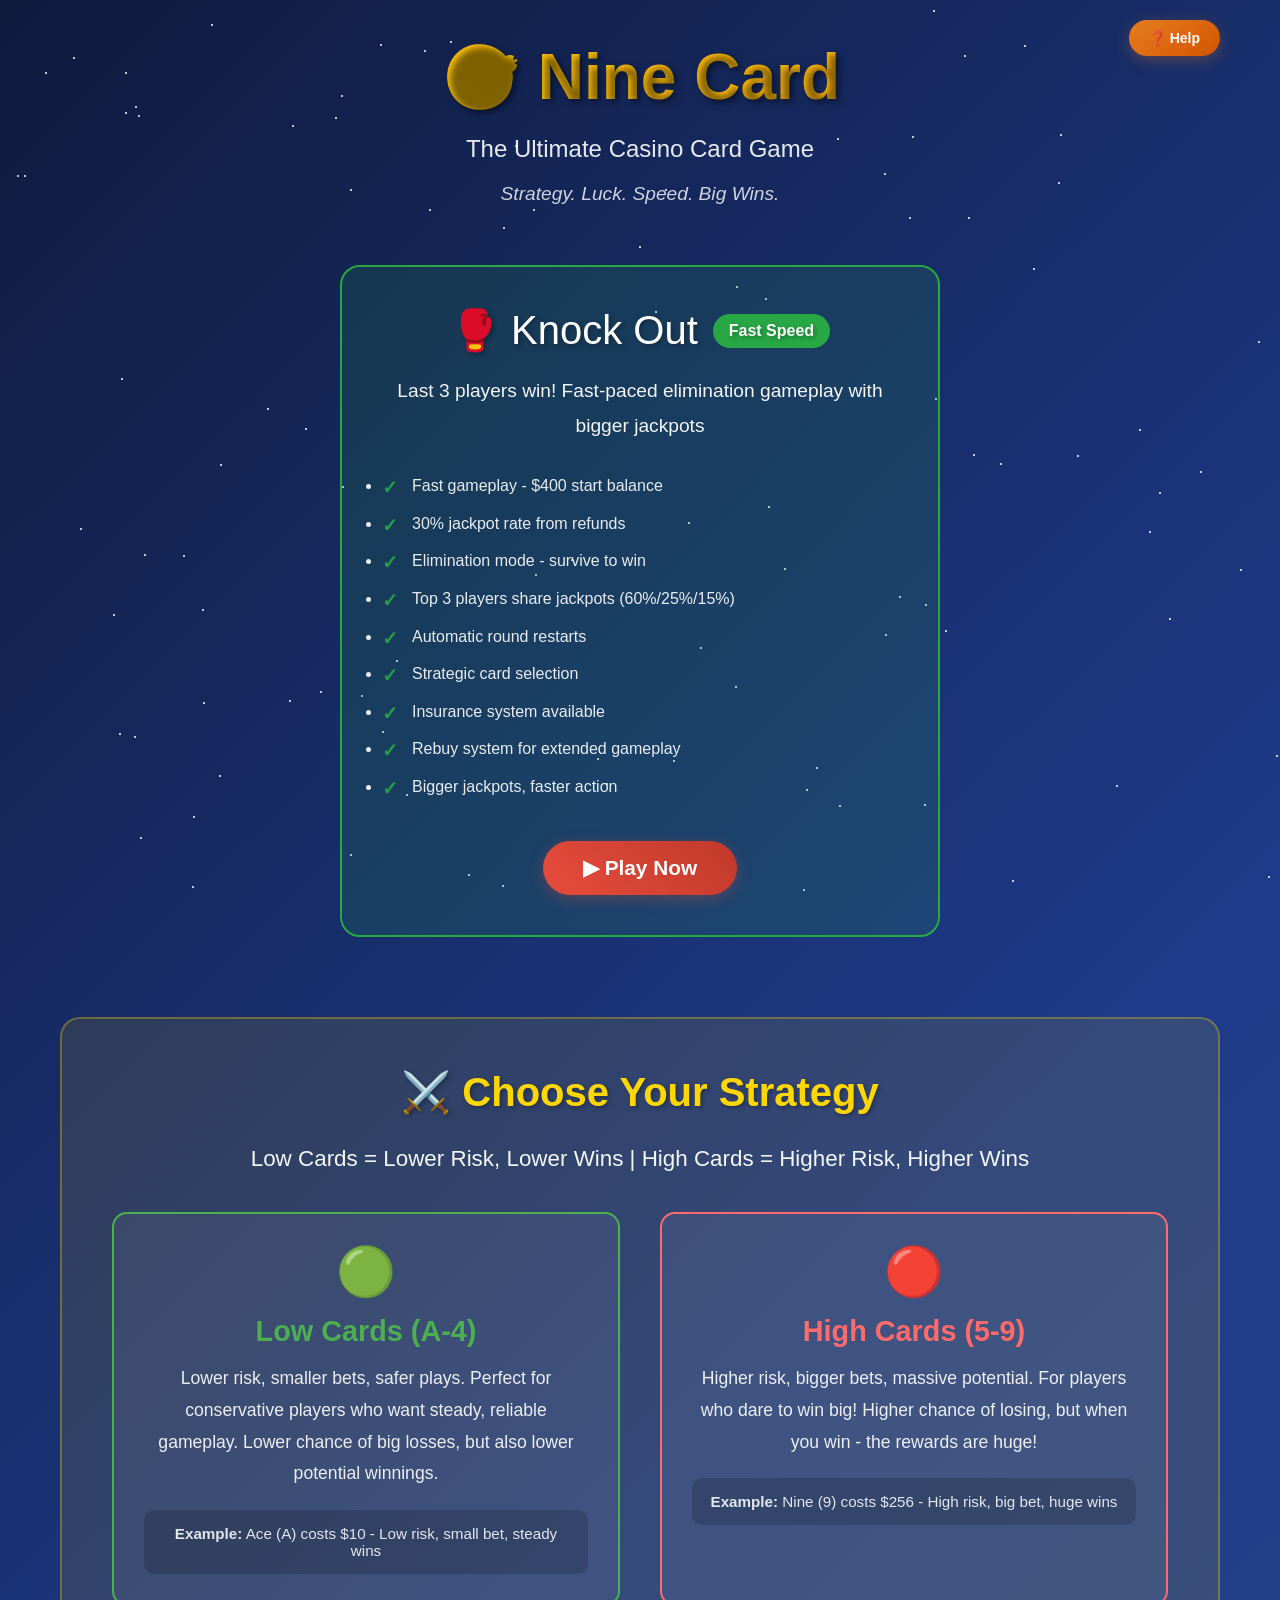
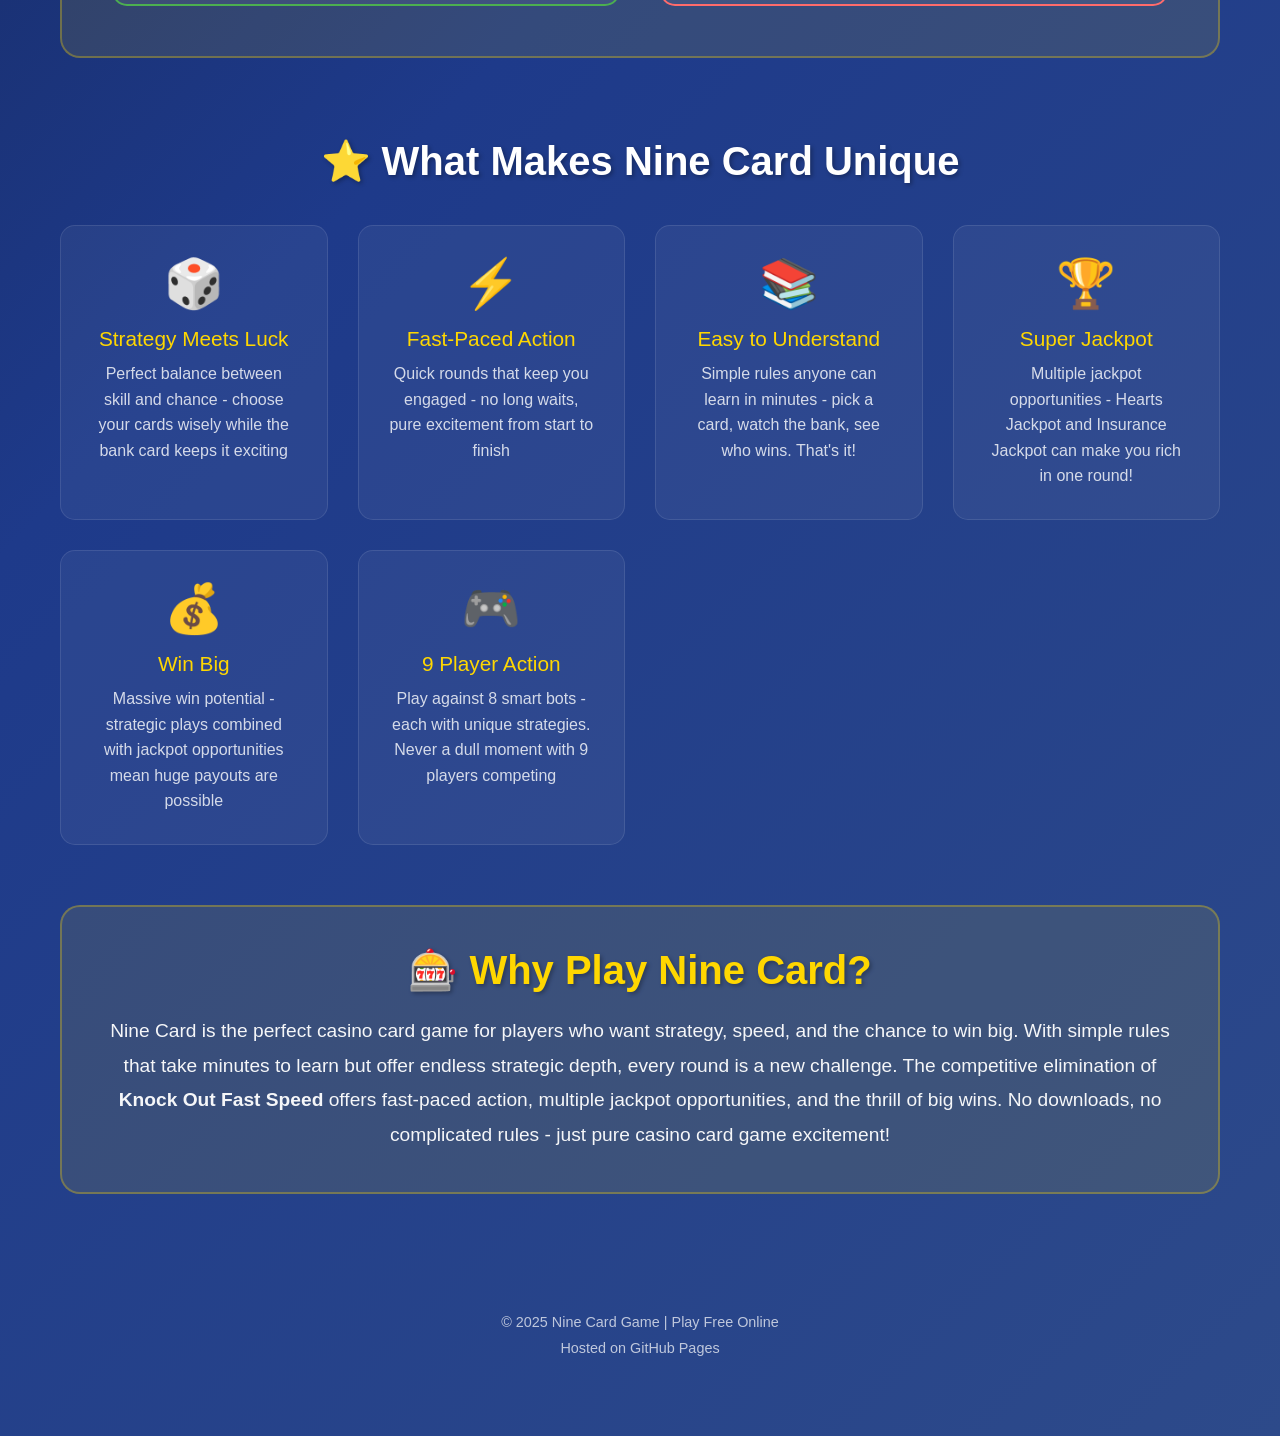
==== index.html @ 1a6b9bb1 "v1 20251106" ====
<!DOCTYPE html>
<html lang="en">
<head>
    <meta charset="UTF-8">
    <meta name="viewport" content="width=device-width, initial-scale=1.0">
    <title>Nine Card - Casino Card Game</title>
    <style>
        * {
            margin: 0;
            padding: 0;
            box-sizing: border-box;
        }
        
        body {
            font-family: 'Arial', sans-serif;
            background: linear-gradient(135deg, #0f1b3d 0%, #1e3a8a 50%, #2d4a8a 100%);
            color: #fff;
            min-height: 100vh;
            overflow-x: hidden;
        }
        
        .stars {
            position: fixed;
            width: 100%;
            height: 100%;
            top: 0;
            left: 0;
            z-index: 0;
            pointer-events: none;
        }
        
        .star {
            position: absolute;
            width: 2px;
            height: 2px;
            background: white;
            border-radius: 50%;
            animation: twinkle 3s infinite;
        }
        
        @keyframes twinkle {
            0%, 100% { opacity: 0.3; }
            50% { opacity: 1; }
        }
        
        .container {
            position: relative;
            z-index: 1;
            max-width: 1200px;
            margin: 0 auto;
            padding: 40px 20px;
        }
        
        header {
            text-align: center;
            margin-bottom: 60px;
            animation: fadeInDown 1s ease;
        }
        
        @keyframes fadeInDown {
            from {
                opacity: 0;
                transform: translateY(-30px);
            }
            to {
                opacity: 1;
                transform: translateY(0);
            }
        }
        
        h1 {
            font-size: 4em;
            margin-bottom: 20px;
            text-shadow: 3px 3px 6px rgba(0, 0, 0, 0.5);
            background: linear-gradient(45deg, #FFD700, #FFA500);
            -webkit-background-clip: text;
            -webkit-text-fill-color: transparent;
            background-clip: text;
        }
        
        .subtitle {
            font-size: 1.5em;
            opacity: 0.9;
            margin-bottom: 10px;
        }
        
        .tagline {
            font-size: 1.2em;
            margin-top: 20px;
            opacity: 0.8;
            font-style: italic;
        }
        
        .version-cards {
            display: flex;
            justify-content: center;
            align-items: center;
            margin-top: 60px;
            animation: fadeInUp 1s ease 0.3s both;
        }
        
        @media (max-width: 768px) {
            .version-cards {
                display: flex;
                justify-content: center;
            }
        }
        
        @keyframes fadeInUp {
            from {
                opacity: 0;
                transform: translateY(30px);
            }
            to {
                opacity: 1;
                transform: translateY(0);
            }
        }
        
        .version-card {
            background: rgba(255, 255, 255, 0.1);
            backdrop-filter: blur(10px);
            border: 2px solid rgba(255, 255, 255, 0.2);
            border-radius: 20px;
            padding: 40px;
            transition: all 0.4s ease;
            color: white;
            display: block;
            position: relative;
            overflow: hidden;
        }
        
        .version-card::before {
            content: '';
            position: absolute;
            top: 0;
            left: -100%;
            width: 100%;
            height: 100%;
            background: linear-gradient(90deg, transparent, rgba(255, 255, 255, 0.1), transparent);
            transition: left 0.5s;
            pointer-events: none;
        }
        
        .version-card:hover::before {
            left: 100%;
        }
        
        .version-card:hover {
            background: rgba(255, 255, 255, 0.15);
            border-color: rgba(255, 255, 255, 0.4);
            transform: translateY(-10px) scale(1.02);
            box-shadow: 0 20px 40px rgba(0, 0, 0, 0.3);
        }
        
        .version-card.knockout {
            border-color: #28a745;
            background: rgba(40, 167, 69, 0.15);
        }
        
        .version-card.knockout:hover {
            border-color: #28a745;
            background: rgba(40, 167, 69, 0.25);
            box-shadow: 0 20px 40px rgba(40, 167, 69, 0.3);
        }
        
        .version-card.cash {
            border-color: #FFD700;
            background: rgba(255, 215, 0, 0.1);
        }
        
        .version-card.cash:hover {
            border-color: #FFD700;
            background: rgba(255, 215, 0, 0.2);
            box-shadow: 0 20px 40px rgba(255, 215, 0, 0.3);
        }
        
        .version-title {
            font-size: 2.5em;
            margin-bottom: 20px;
            display: flex;
            align-items: center;
            justify-content: center;
            gap: 15px;
            text-shadow: 2px 2px 4px rgba(0, 0, 0, 0.3);
        }
        
        .version-badge {
            background: #28a745;
            color: white;
            padding: 8px 16px;
            border-radius: 20px;
            font-size: 0.4em;
            font-weight: bold;
            animation: pulse 2s infinite;
        }
        
        @keyframes pulse {
            0%, 100% { transform: scale(1); }
            50% { transform: scale(1.1); }
        }
        
        .version-description {
            font-size: 1.2em;
            margin-top: 20px;
            opacity: 0.95;
            line-height: 1.8;
            text-align: center;
            font-weight: 500;
        }
        
        .version-features {
            margin-top: 30px;
            text-align: left;
            font-size: 1em;
            opacity: 0.9;
        }
        
        .version-features li {
            margin: 12px 0;
            padding-left: 30px;
            position: relative;
            line-height: 1.6;
        }
        
        .version-features li:before {
            content: "✓";
            position: absolute;
            left: 0;
            color: #28a745;
            font-weight: bold;
            font-size: 1.2em;
        }
        
        .version-features.cash li:before {
            color: #FFD700;
        }
        
        .play-button {
            display: inline-block;
            margin-top: 30px;
            padding: 15px 40px;
            background: linear-gradient(45deg, #28a745, #20c997);
            color: white;
            text-decoration: none;
            border-radius: 50px;
            font-size: 1.3em;
            font-weight: bold;
            transition: all 0.3s;
            box-shadow: 0 4px 15px rgba(40, 167, 69, 0.3);
        }

        .play-button:hover {
            transform: scale(1.1);
            box-shadow: 0 6px 20px rgba(40, 167, 69, 0.5);
        }

        .play-button.fast-speed {
            background: linear-gradient(45deg, #e74c3c, #c0392b);
            box-shadow: 0 4px 15px rgba(231, 76, 60, 0.3);
        }

        .play-button.fast-speed:hover {
            box-shadow: 0 6px 20px rgba(231, 76, 60, 0.5);
        }

        .play-button.cash {
            background: linear-gradient(45deg, #FFD700, #FFA500);
            box-shadow: 0 4px 15px rgba(255, 215, 0, 0.3);
        }

        .play-button.cash:hover {
            box-shadow: 0 6px 20px rgba(255, 215, 0, 0.5);
        }
        
        .strategy-section {
            margin-top: 80px;
            background: rgba(255, 215, 0, 0.1);
            border: 2px solid rgba(255, 215, 0, 0.3);
            border-radius: 20px;
            padding: 50px;
            text-align: center;
            animation: fadeIn 1s ease 0.6s both;
        }
        
        @keyframes fadeIn {
            from { opacity: 0; }
            to { opacity: 1; }
        }
        
        .strategy-title {
            font-size: 2.5em;
            margin-bottom: 30px;
            color: #FFD700;
            text-shadow: 2px 2px 4px rgba(0, 0, 0, 0.3);
        }
        
        .strategy-subtitle {
            font-size: 1.4em;
            margin-bottom: 40px;
            opacity: 0.95;
            font-weight: 500;
        }
        
        .strategy-comparison {
            display: grid;
            grid-template-columns: 1fr 1fr;
            gap: 40px;
            margin-top: 40px;
        }
        
        .strategy-card {
            background: rgba(255, 255, 255, 0.05);
            border: 2px solid rgba(255, 255, 255, 0.1);
            border-radius: 15px;
            padding: 30px;
            transition: all 0.3s;
        }
        
        .strategy-card:hover {
            background: rgba(255, 255, 255, 0.1);
            transform: translateY(-5px);
        }
        
        .strategy-card.low {
            border-color: #4CAF50;
        }
        
        .strategy-card.high {
            border-color: #FF6B6B;
        }
        
        .strategy-icon {
            font-size: 3em;
            margin-bottom: 15px;
        }
        
        .strategy-name {
            font-size: 1.8em;
            margin-bottom: 15px;
            font-weight: bold;
        }
        
        .strategy-card.low .strategy-name {
            color: #4CAF50;
        }
        
        .strategy-card.high .strategy-name {
            color: #FF6B6B;
        }
        
        .strategy-description {
            font-size: 1.1em;
            line-height: 1.8;
            opacity: 0.9;
            margin-bottom: 20px;
        }
        
        .strategy-example {
            background: rgba(0, 0, 0, 0.2);
            border-radius: 10px;
            padding: 15px;
            margin-top: 15px;
            font-size: 0.95em;
            opacity: 0.85;
        }
        
        .unique-features {
            margin-top: 80px;
            text-align: center;
            animation: fadeIn 1s ease 0.9s both;
        }
        
        .unique-grid {
            display: grid;
            grid-template-columns: repeat(auto-fit, minmax(250px, 1fr));
            gap: 30px;
            margin-top: 40px;
        }
        
        .unique-card {
            background: rgba(255, 255, 255, 0.05);
            border: 1px solid rgba(255, 255, 255, 0.1);
            border-radius: 15px;
            padding: 30px;
            transition: all 0.3s;
        }
        
        .unique-card:hover {
            background: rgba(255, 255, 255, 0.1);
            transform: translateY(-5px);
        }
        
        .unique-icon {
            font-size: 3em;
            margin-bottom: 15px;
        }
        
        .unique-title {
            font-size: 1.3em;
            margin-bottom: 10px;
            color: #FFD700;
        }
        
        .unique-description {
            opacity: 0.8;
            line-height: 1.6;
        }
        
        .highlight-section {
            margin-top: 60px;
            background: rgba(255, 215, 0, 0.1);
            border: 2px solid rgba(255, 215, 0, 0.3);
            border-radius: 20px;
            padding: 40px;
            text-align: center;
        }
        
        .highlight-title {
            font-size: 2.5em;
            margin-bottom: 20px;
            color: #FFD700;
            text-shadow: 2px 2px 4px rgba(0, 0, 0, 0.3);
        }
        
        .highlight-text {
            font-size: 1.2em;
            line-height: 1.8;
            opacity: 0.95;
        }
        
        footer {
            text-align: center;
            margin-top: 80px;
            padding: 40px 20px;
            opacity: 0.7;
            font-size: 0.9em;
        }
        
        @media (max-width: 768px) {
            h1 {
                font-size: 2.5em;
            }
            
            .version-cards {
                grid-template-columns: 1fr;
                gap: 30px;
            }
            
            .version-title {
                font-size: 2em;
            }
            
            .strategy-comparison {
                grid-template-columns: 1fr;
            }
            
            .unique-grid {
                grid-template-columns: 1fr;
            }
            
            .strategy-section {
                padding: 30px 20px;
            }
        }
    </style>
</head>
<body>
    <div class="stars" id="stars"></div>
    
    <div class="container">
        <header>
            <div style="position: absolute; top: 20px; right: 20px;">
                <button onclick="window.open('knock-out-fast/index.html#help', '_blank')" style="display: inline-block; padding: 10px 20px; background: linear-gradient(145deg, #e67e22, #d35400); color: white; text-decoration: none; border: none; border-radius: 25px; font-weight: bold; font-size: 14px; box-shadow: 0 4px 15px rgba(230, 126, 34, 0.3); transition: all 0.3s; cursor: pointer;">❓ Help</button>
            </div>
            <h1>🎯 Nine Card</h1>
            <p class="subtitle">The Ultimate Casino Card Game</p>
            <p class="tagline">Strategy. Luck. Speed. Big Wins.</p>
        </header>
        
        <div class="version-cards">
            <div class="version-card knockout" style="max-width: 600px; width: 100%;">
                <div class="version-title">
                    🥊 Knock Out
                    <span class="version-badge">Fast Speed</span>
                </div>
                <p class="version-description">
                    Last 3 players win! Fast-paced elimination gameplay with bigger jackpots
                </p>
                <ul class="version-features">
                    <li>Fast gameplay - $400 start balance</li>
                    <li>30% jackpot rate from refunds</li>
                    <li>Elimination mode - survive to win</li>
                    <li>Top 3 players share jackpots (60%/25%/15%)</li>
                    <li>Automatic round restarts</li>
                    <li>Strategic card selection</li>
                    <li>Insurance system available</li>
                    <li>Rebuy system for extended gameplay</li>
                    <li>Bigger jackpots, faster action</li>
                </ul>
                <div style="text-align: center;">
                    <a href="knock-out-fast/index.html" class="play-button fast-speed">▶ Play Now</a>
                </div>
            </div>
        </div>
        
        <section class="strategy-section">
            <h2 class="strategy-title">⚔️ Choose Your Strategy</h2>
            <p class="strategy-subtitle">
                Low Cards = Lower Risk, Lower Wins | High Cards = Higher Risk, Higher Wins
            </p>
            
            <div class="strategy-comparison">
                <div class="strategy-card low">
                    <div class="strategy-icon">🟢</div>
                    <div class="strategy-name">Low Cards (A-4)</div>
                    <div class="strategy-description">
                        Lower risk, smaller bets, safer plays. Perfect for conservative players who want steady, reliable gameplay. 
                        Lower chance of big losses, but also lower potential winnings.
                    </div>
                    <div class="strategy-example">
                        <strong>Example:</strong> Ace (A) costs $10 - Low risk, small bet, steady wins
                    </div>
                </div>
                
                <div class="strategy-card high">
                    <div class="strategy-icon">🔴</div>
                    <div class="strategy-name">High Cards (5-9)</div>
                    <div class="strategy-description">
                        Higher risk, bigger bets, massive potential. For players who dare to win big! 
                        Higher chance of losing, but when you win - the rewards are huge!
                    </div>
                    <div class="strategy-example">
                        <strong>Example:</strong> Nine (9) costs $256 - High risk, big bet, huge wins
                    </div>
                </div>
            </div>
        </section>
        
        <section class="unique-features">
            <h2 style="font-size: 2.5em; margin-bottom: 20px; text-shadow: 2px 2px 4px rgba(0, 0, 0, 0.3);">
                ⭐ What Makes Nine Card Unique
            </h2>
            <div class="unique-grid">
                <div class="unique-card">
                    <div class="unique-icon">🎲</div>
                    <div class="unique-title">Strategy Meets Luck</div>
                    <div class="unique-description">
                        Perfect balance between skill and chance - choose your cards wisely while the bank card keeps it exciting
                    </div>
                </div>
                
                <div class="unique-card">
                    <div class="unique-icon">⚡</div>
                    <div class="unique-title">Fast-Paced Action</div>
                    <div class="unique-description">
                        Quick rounds that keep you engaged - no long waits, pure excitement from start to finish
                    </div>
                </div>
                
                <div class="unique-card">
                    <div class="unique-icon">📚</div>
                    <div class="unique-title">Easy to Understand</div>
                    <div class="unique-description">
                        Simple rules anyone can learn in minutes - pick a card, watch the bank, see who wins. That's it!
                    </div>
                </div>
                
                <div class="unique-card">
                    <div class="unique-icon">🏆</div>
                    <div class="unique-title">Super Jackpot</div>
                    <div class="unique-description">
                        Multiple jackpot opportunities - Hearts Jackpot and Insurance Jackpot can make you rich in one round!
                    </div>
                </div>
                
                <div class="unique-card">
                    <div class="unique-icon">💰</div>
                    <div class="unique-title">Win Big</div>
                    <div class="unique-description">
                        Massive win potential - strategic plays combined with jackpot opportunities mean huge payouts are possible
                    </div>
                </div>
                
                <div class="unique-card">
                    <div class="unique-icon">🎮</div>
                    <div class="unique-title">9 Player Action</div>
                    <div class="unique-description">
                        Play against 8 smart bots - each with unique strategies. Never a dull moment with 9 players competing
                    </div>
                </div>
            </div>
        </section>
        
        <section class="highlight-section">
            <h2 class="highlight-title">🎰 Why Play Nine Card?</h2>
            <p class="highlight-text">
                Nine Card is the perfect casino card game for players who want strategy, speed, and the chance to win big. 
                With simple rules that take minutes to learn but offer endless strategic depth, every round is a new challenge. 
                The competitive elimination of <strong>Knock Out Fast Speed</strong> offers fast-paced action, multiple jackpot opportunities, 
                and the thrill of big wins. No downloads, no complicated rules - just pure casino card game excitement!
            </p>
        </section>
        
        <footer>
            <p>© 2025 Nine Card Game | Play Free Online</p>
            <p style="margin-top: 10px;">Hosted on GitHub Pages</p>
        </footer>
    </div>
    
    <script>
        // Create animated stars background
        function createStars() {
            const starsContainer = document.getElementById('stars');
            const numStars = 100;
            
            for (let i = 0; i < numStars; i++) {
                const star = document.createElement('div');
                star.className = 'star';
                star.style.left = Math.random() * 100 + '%';
                star.style.top = Math.random() * 100 + '%';
                star.style.animationDelay = Math.random() * 3 + 's';
                star.style.animationDuration = (Math.random() * 2 + 1) + 's';
                starsContainer.appendChild(star);
            }
        }
        
        createStars();
    </script>
</body>
</html>
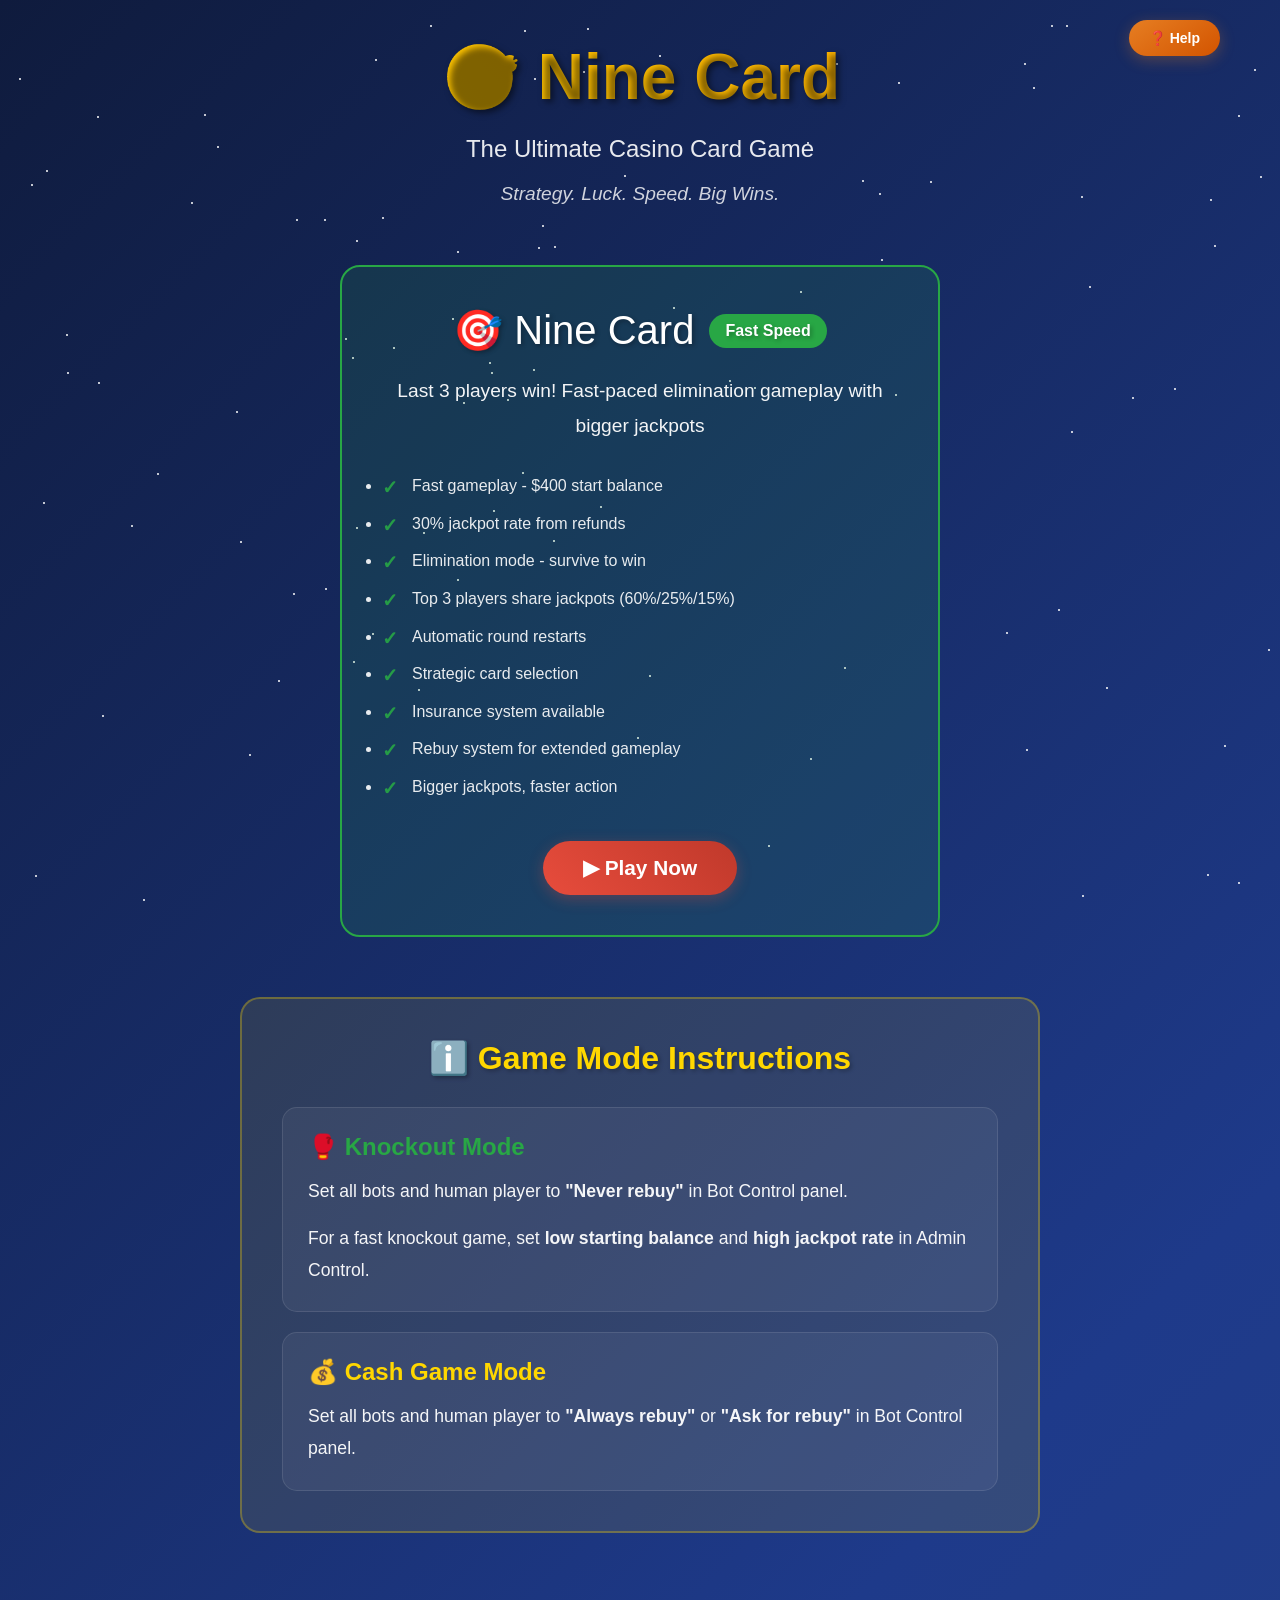
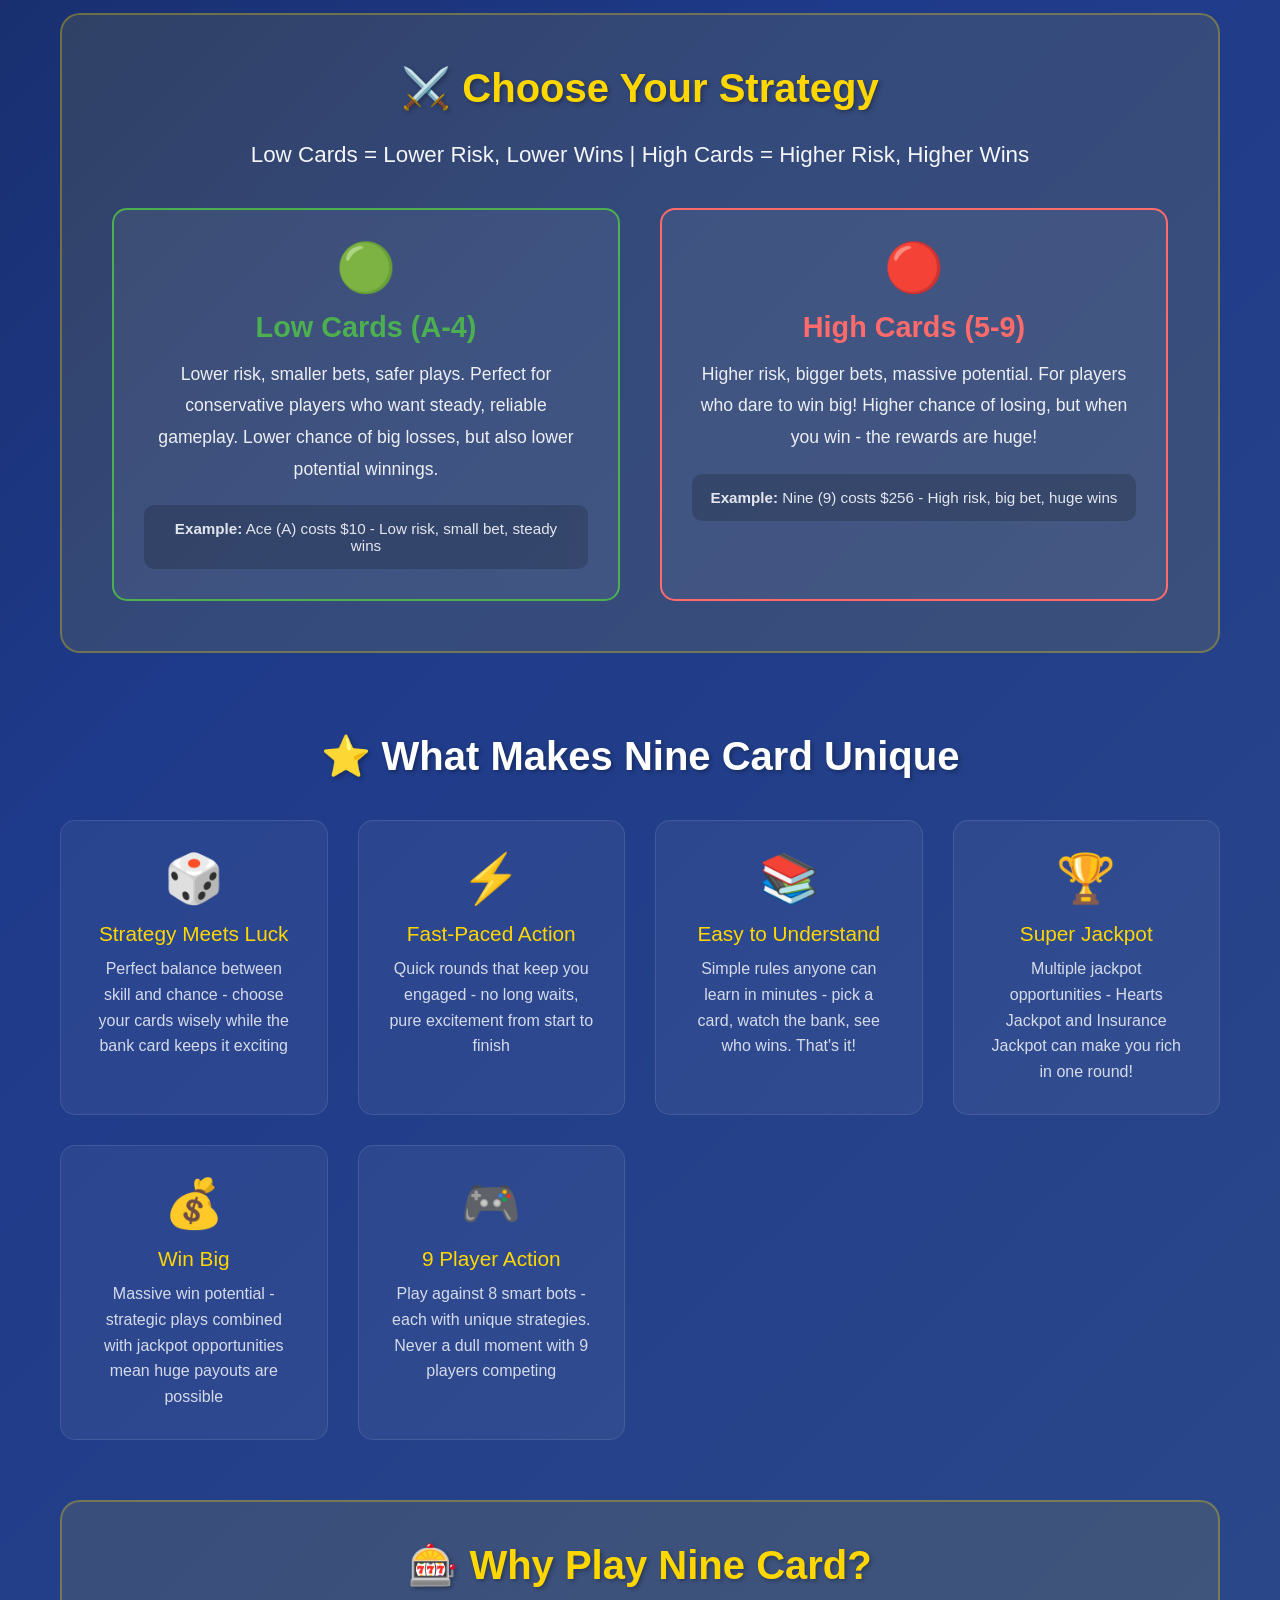
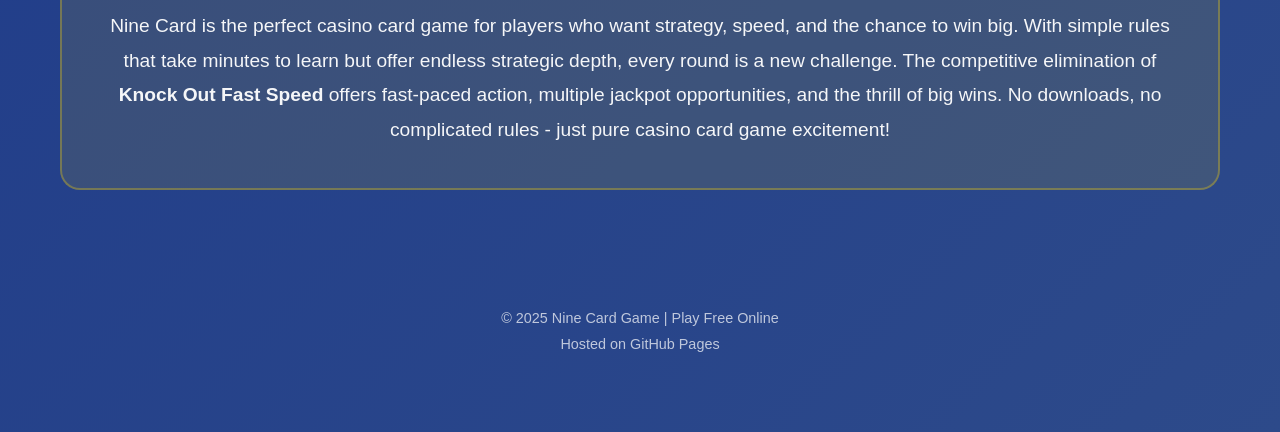
==== commit 91e10c83: "v3 20251106" ====
--- a/index.html
+++ b/index.html
@@ -481,7 +481,7 @@
         <div class="version-cards">
             <div class="version-card knockout" style="max-width: 600px; width: 100%;">
                 <div class="version-title">
-                    🥊 Knock Out
+                    🎯 Nine Card
                     <span class="version-badge">Fast Speed</span>
                 </div>
                 <p class="version-description">
@@ -504,6 +504,27 @@
             </div>
         </div>
         
+        <section class="info-section" style="margin-top: 60px; background: rgba(255, 215, 0, 0.1); border: 2px solid rgba(255, 215, 0, 0.3); border-radius: 20px; padding: 40px; max-width: 800px; margin-left: auto; margin-right: auto; animation: fadeIn 1s ease 0.6s both;">
+            <h2 style="font-size: 2em; margin-bottom: 30px; color: #FFD700; text-shadow: 2px 2px 4px rgba(0, 0, 0, 0.3); text-align: center;">ℹ️ Game Mode Instructions</h2>
+            
+            <div style="background: rgba(255, 255, 255, 0.05); border: 1px solid rgba(255, 255, 255, 0.1); border-radius: 15px; padding: 25px; margin-bottom: 20px;">
+                <h3 style="font-size: 1.5em; margin-bottom: 15px; color: #28a745;">🥊 Knockout Mode</h3>
+                <p style="font-size: 1.1em; line-height: 1.8; opacity: 0.95; margin-bottom: 15px;">
+                    Set all bots and human player to <strong>"Never rebuy"</strong> in Bot Control panel.
+                </p>
+                <p style="font-size: 1.1em; line-height: 1.8; opacity: 0.95;">
+                    For a fast knockout game, set <strong>low starting balance</strong> and <strong>high jackpot rate</strong> in Admin Control.
+                </p>
+            </div>
+            
+            <div style="background: rgba(255, 255, 255, 0.05); border: 1px solid rgba(255, 255, 255, 0.1); border-radius: 15px; padding: 25px;">
+                <h3 style="font-size: 1.5em; margin-bottom: 15px; color: #FFD700;">💰 Cash Game Mode</h3>
+                <p style="font-size: 1.1em; line-height: 1.8; opacity: 0.95;">
+                    Set all bots and human player to <strong>"Always rebuy"</strong> or <strong>"Ask for rebuy"</strong> in Bot Control panel.
+                </p>
+            </div>
+        </section>
+        
         <section class="strategy-section">
             <h2 class="strategy-title">⚔️ Choose Your Strategy</h2>
             <p class="strategy-subtitle">
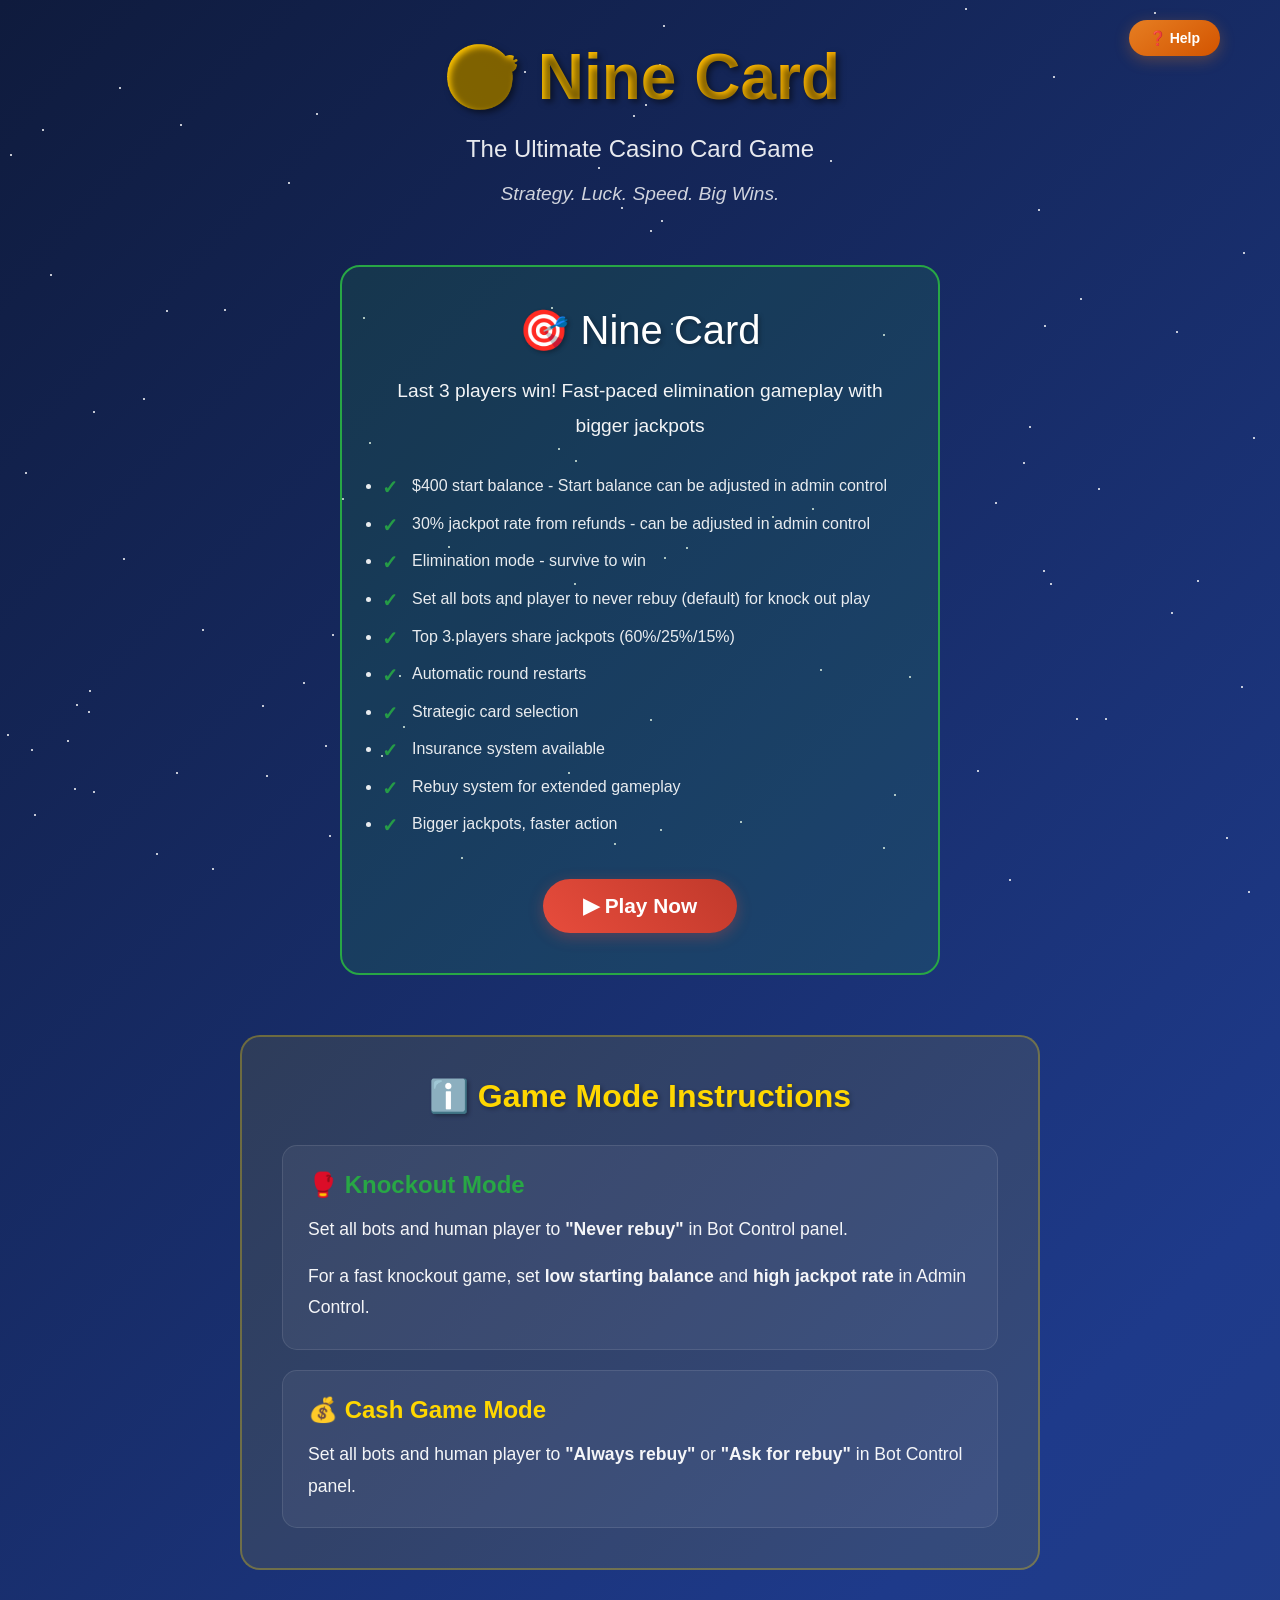
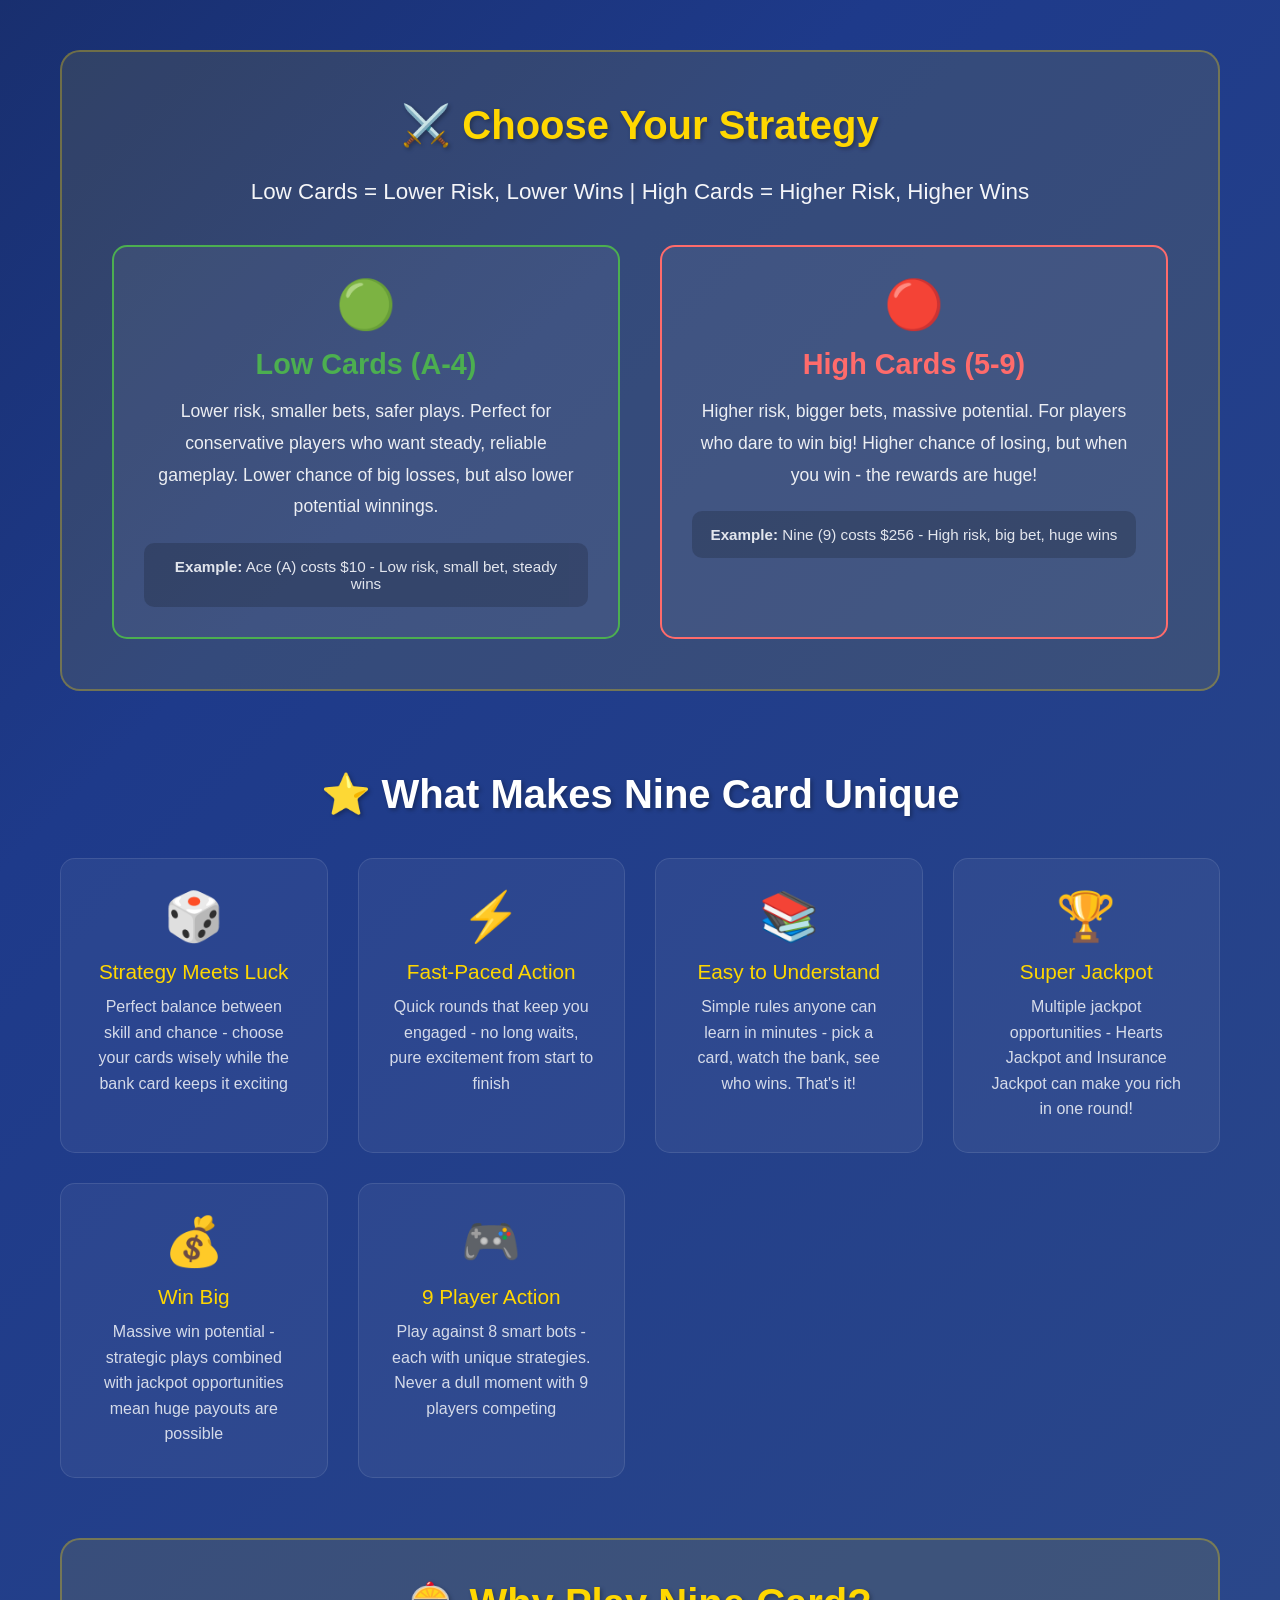
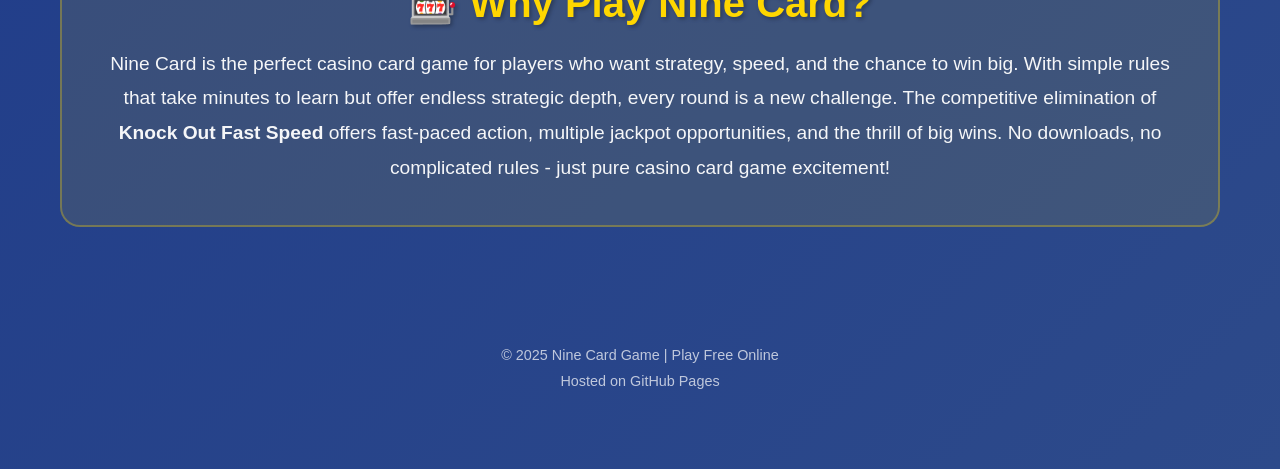
==== commit 4449775a: "v4 20251106" ====
--- a/index.html
+++ b/index.html
@@ -482,15 +482,15 @@
             <div class="version-card knockout" style="max-width: 600px; width: 100%;">
                 <div class="version-title">
                     🎯 Nine Card
-                    <span class="version-badge">Fast Speed</span>
                 </div>
                 <p class="version-description">
                     Last 3 players win! Fast-paced elimination gameplay with bigger jackpots
                 </p>
                 <ul class="version-features">
-                    <li>Fast gameplay - $400 start balance</li>
-                    <li>30% jackpot rate from refunds</li>
+                    <li>$400 start balance - Start balance can be adjusted in admin control</li>
+                    <li>30% jackpot rate from refunds - can be adjusted in admin control</li>
                     <li>Elimination mode - survive to win</li>
+                    <li>Set all bots and player to never rebuy (default) for knock out play</li>
                     <li>Top 3 players share jackpots (60%/25%/15%)</li>
                     <li>Automatic round restarts</li>
                     <li>Strategic card selection</li>
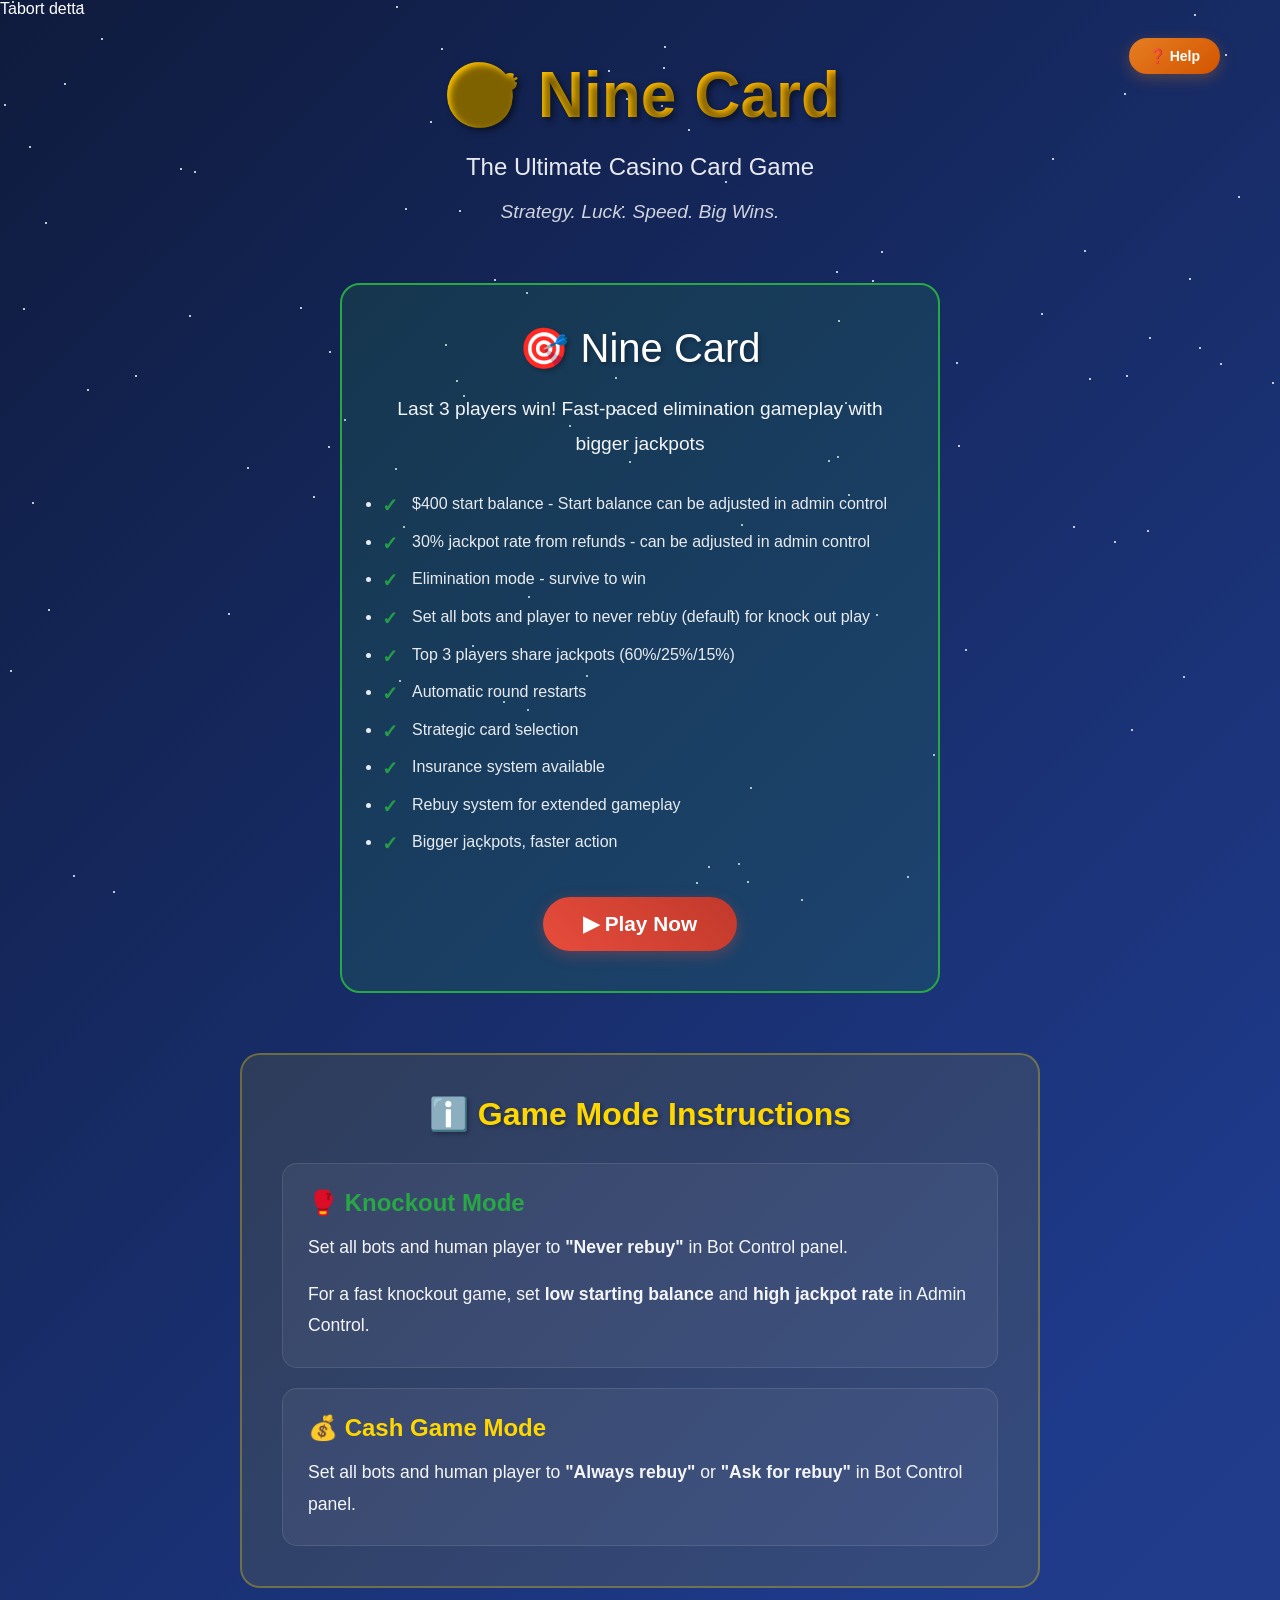
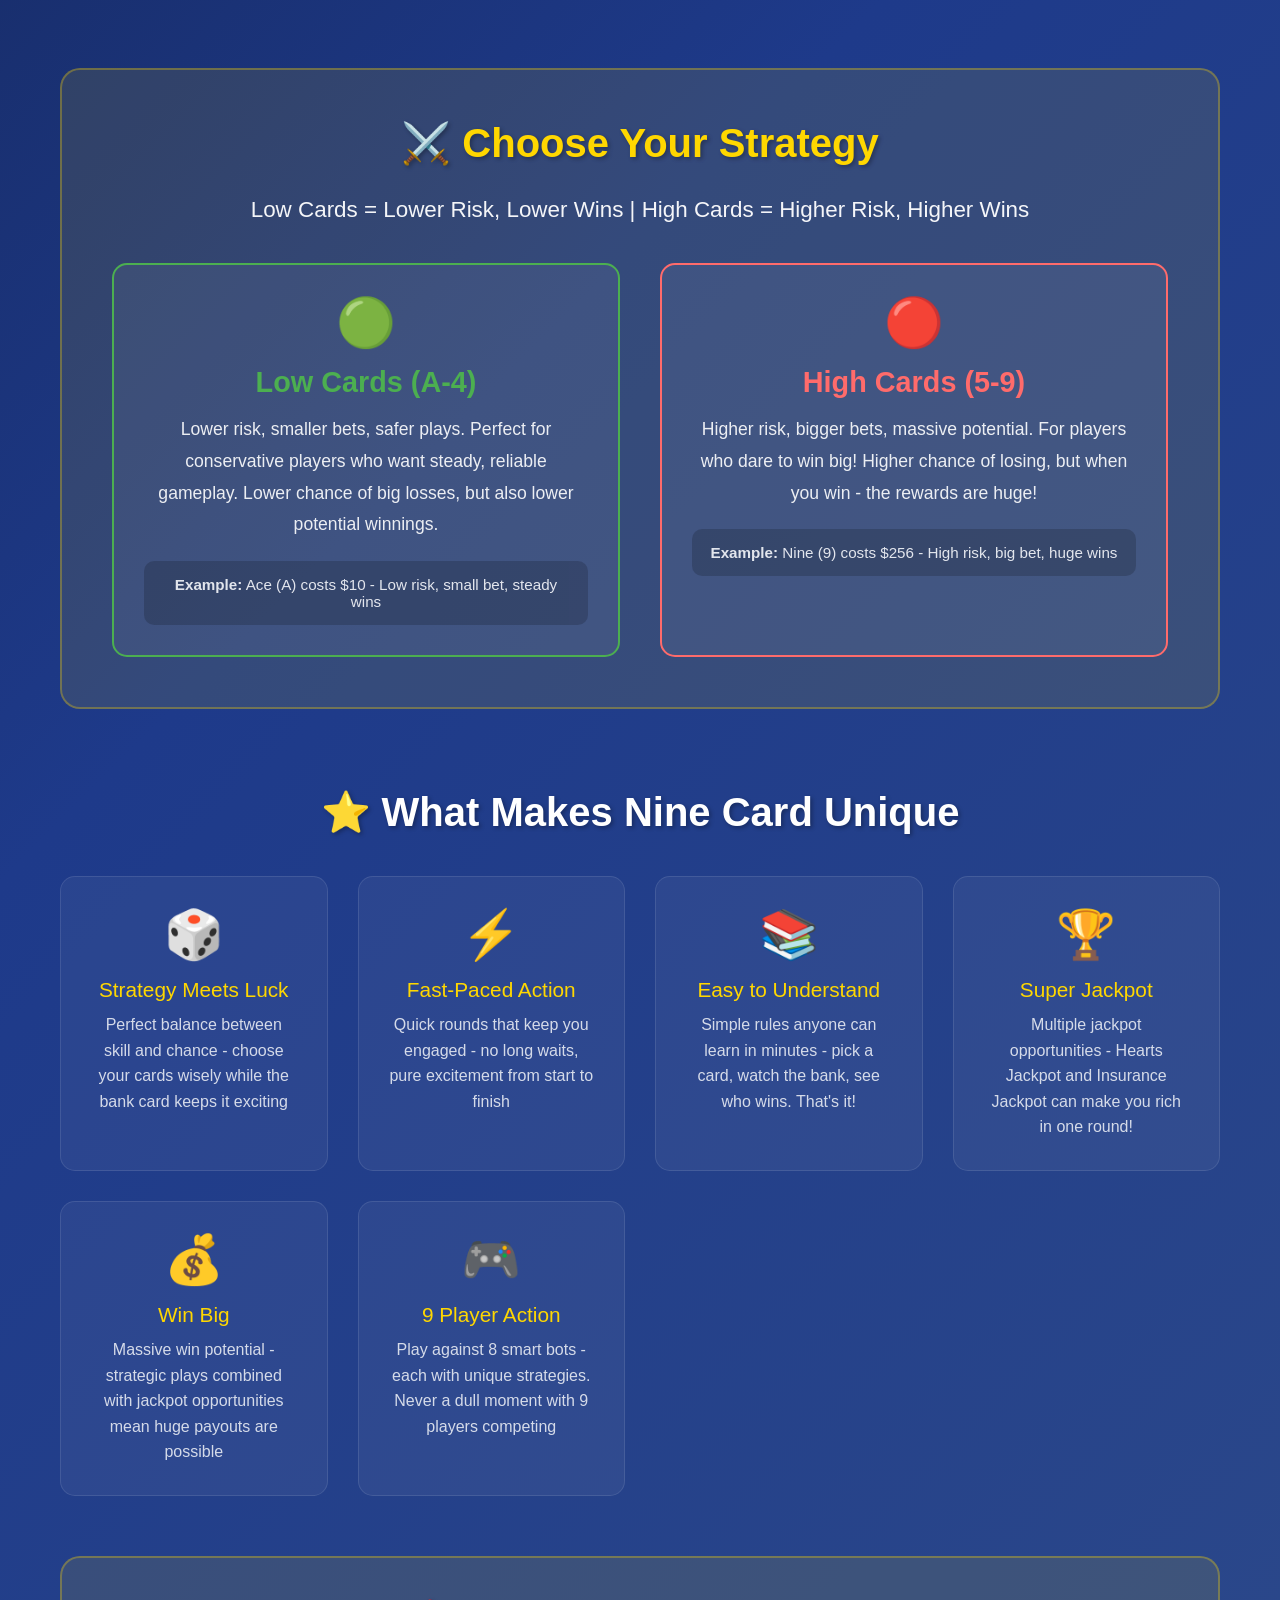
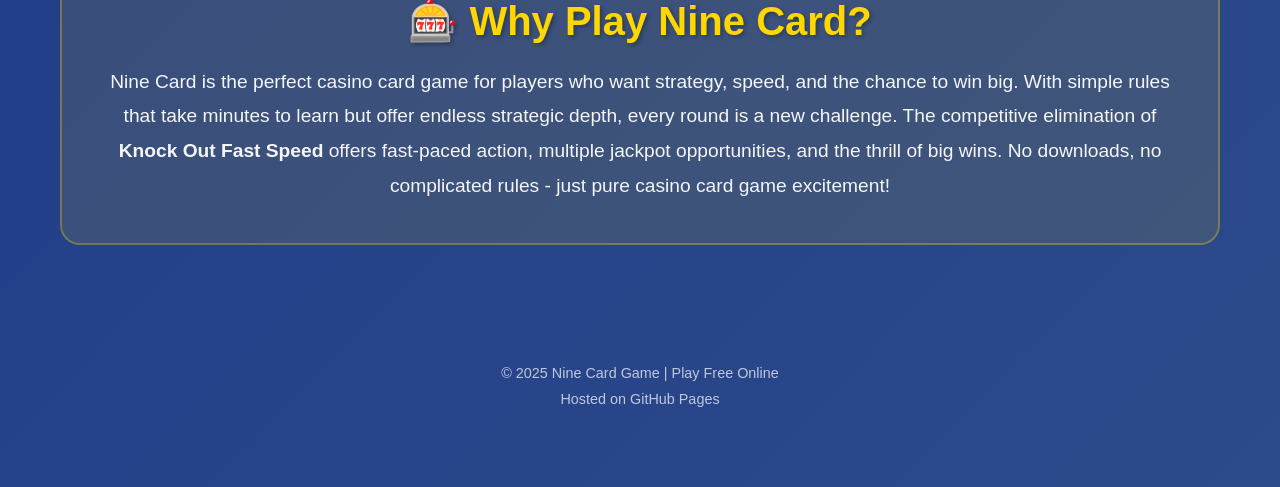
==== commit 24568ee7: "Update index.html" ====
--- a/index.html
+++ b/index.html
@@ -1,4 +1,4 @@
-<!DOCTYPE html>
+<!DOCTYPE html> Tabort detta
 <html lang="en">
 <head>
     <meta charset="UTF-8">
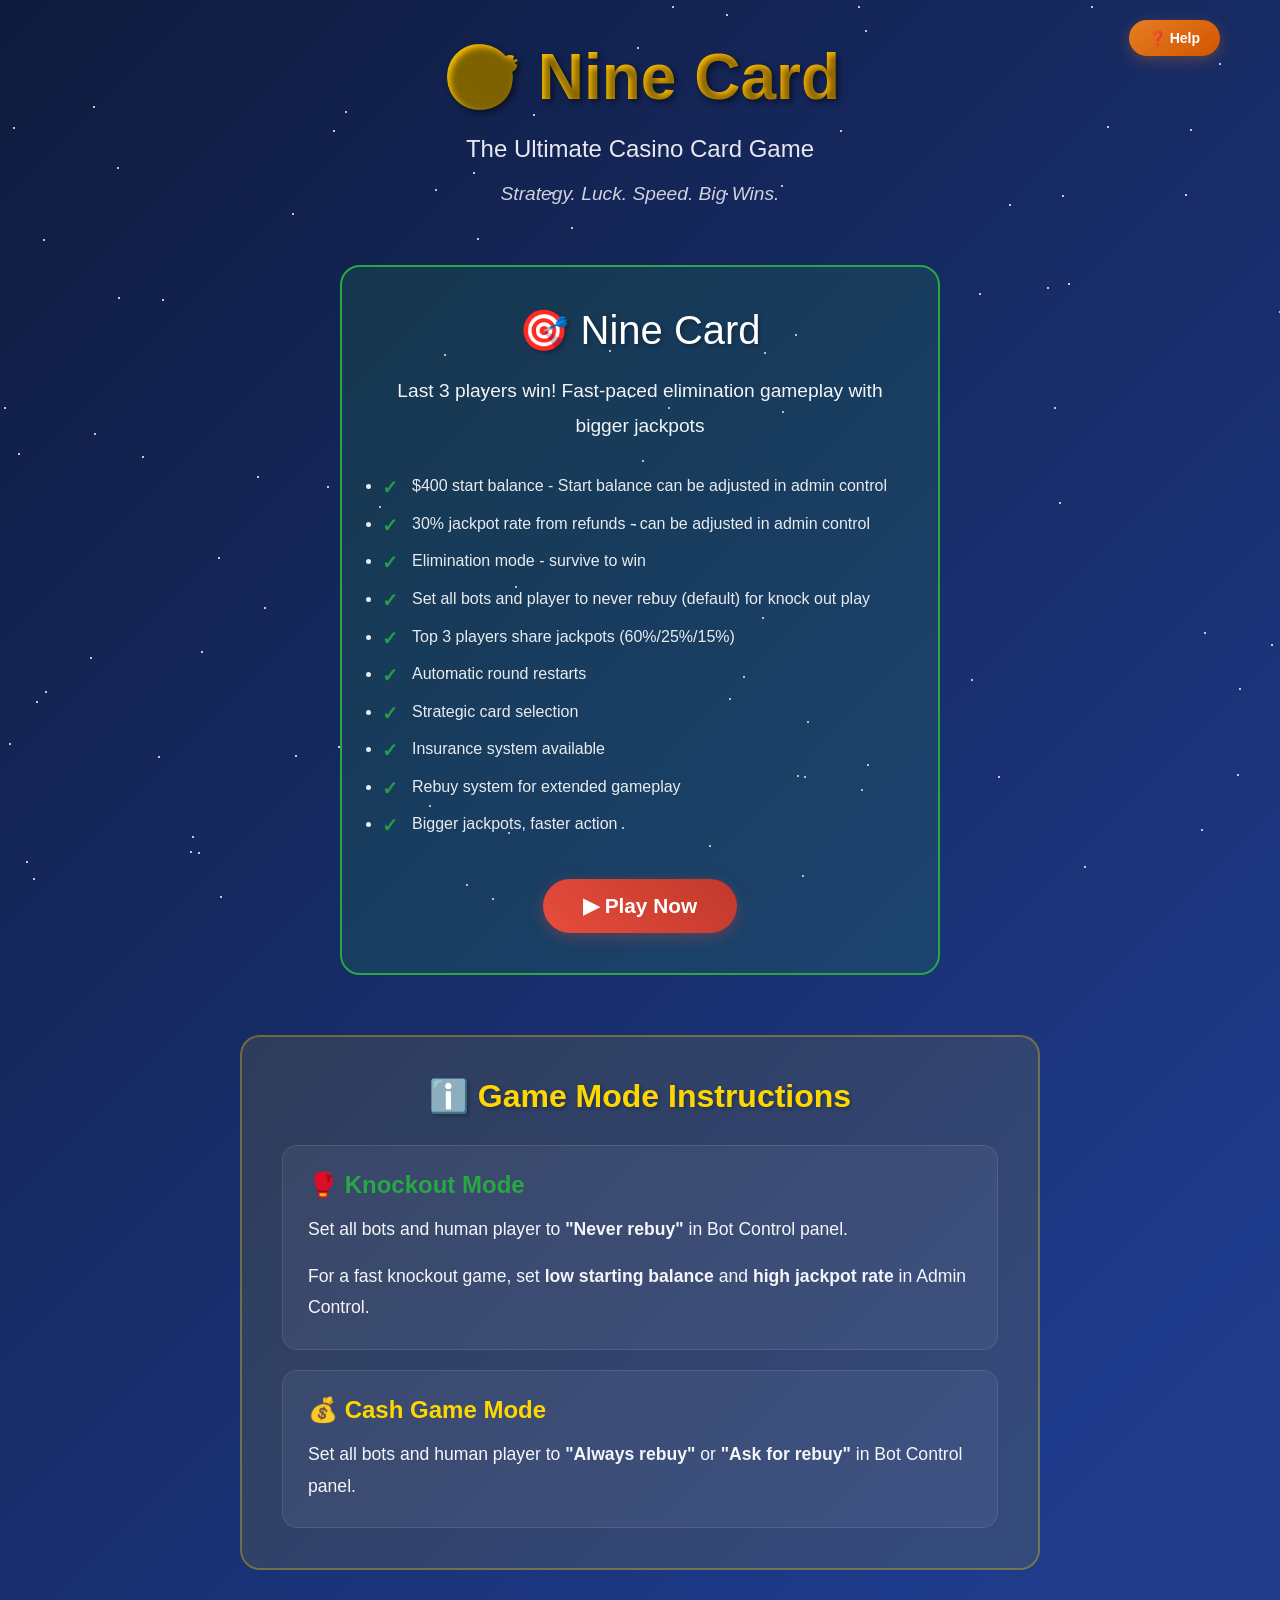
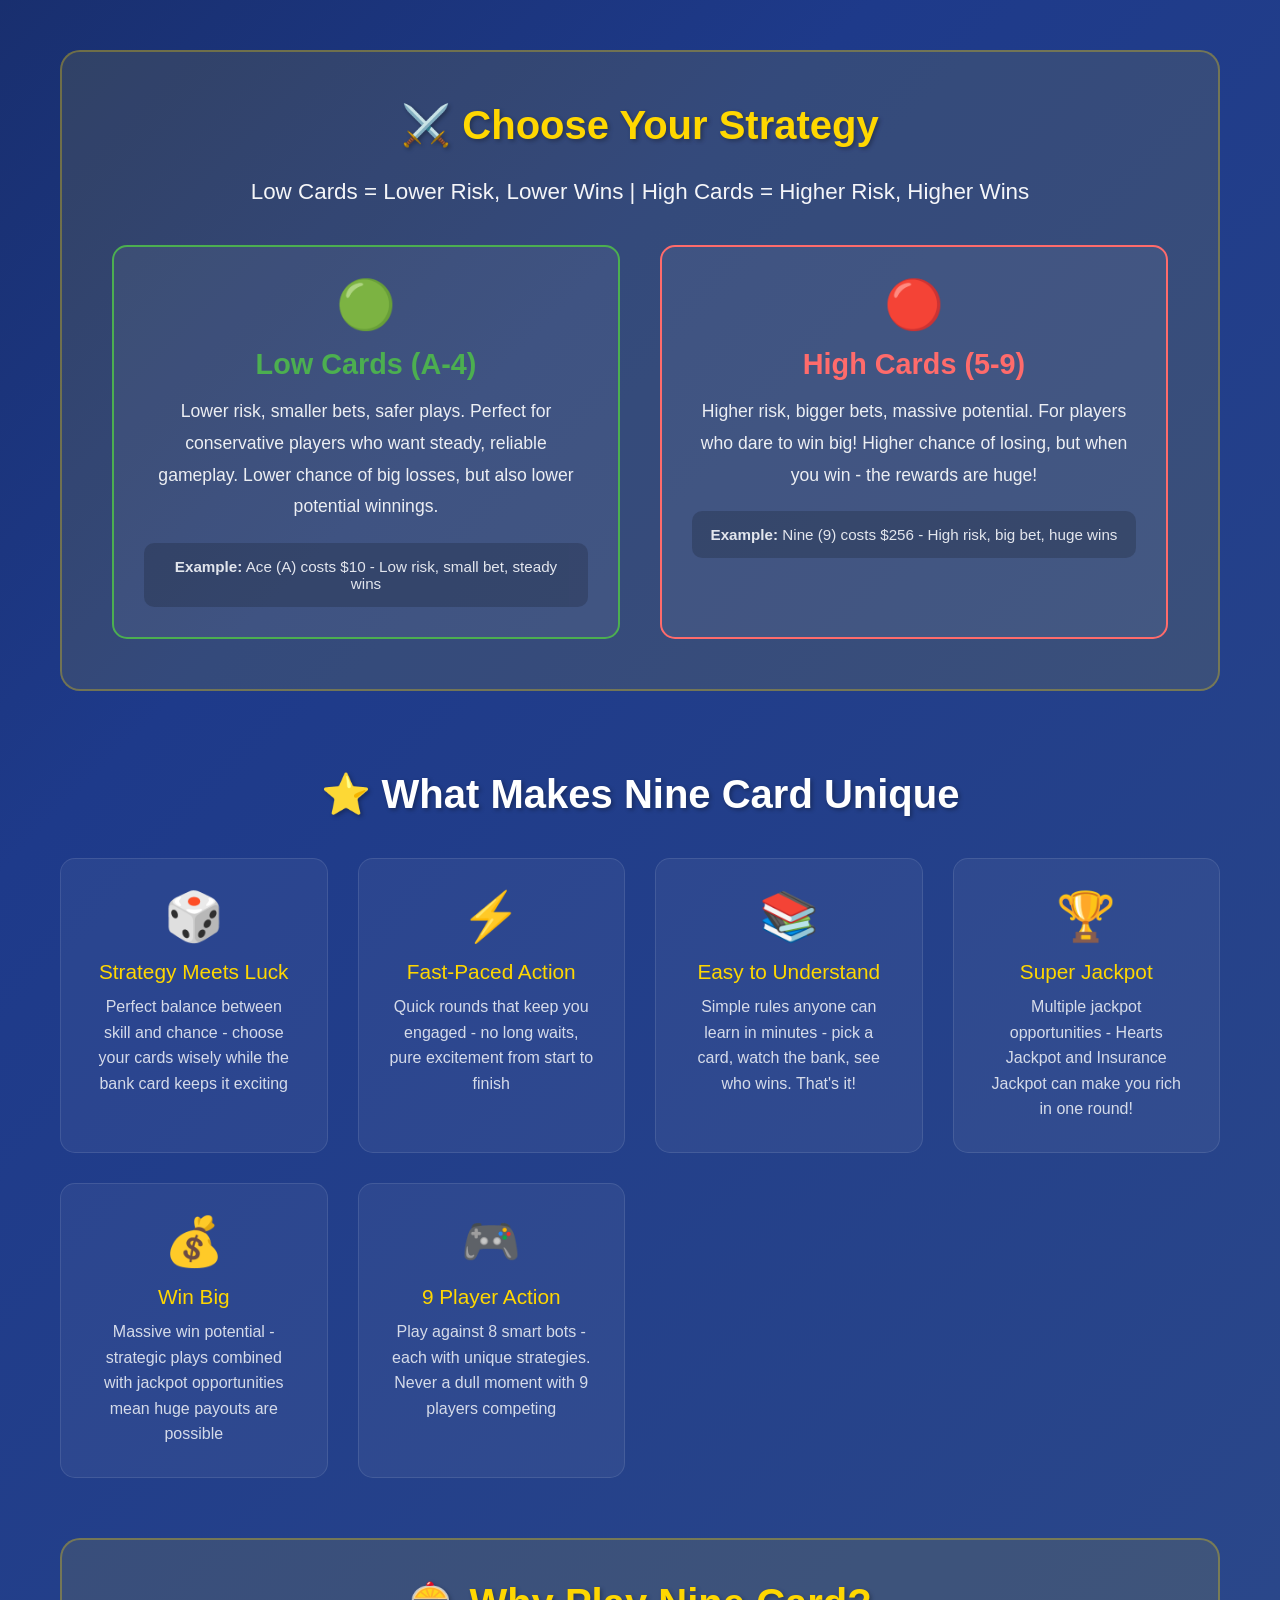
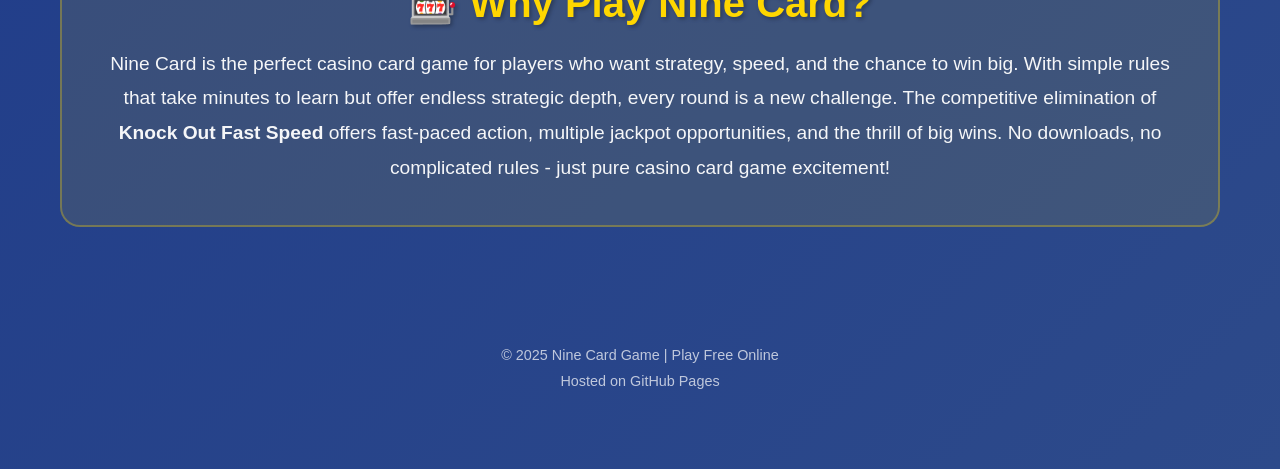
==== commit addc6b4b: "Update index.html" ====
--- a/index.html
+++ b/index.html
@@ -1,4 +1,4 @@
-<!DOCTYPE html> Tabort detta
+<!DOCTYPE html>
 <html lang="en">
 <head>
     <meta charset="UTF-8">
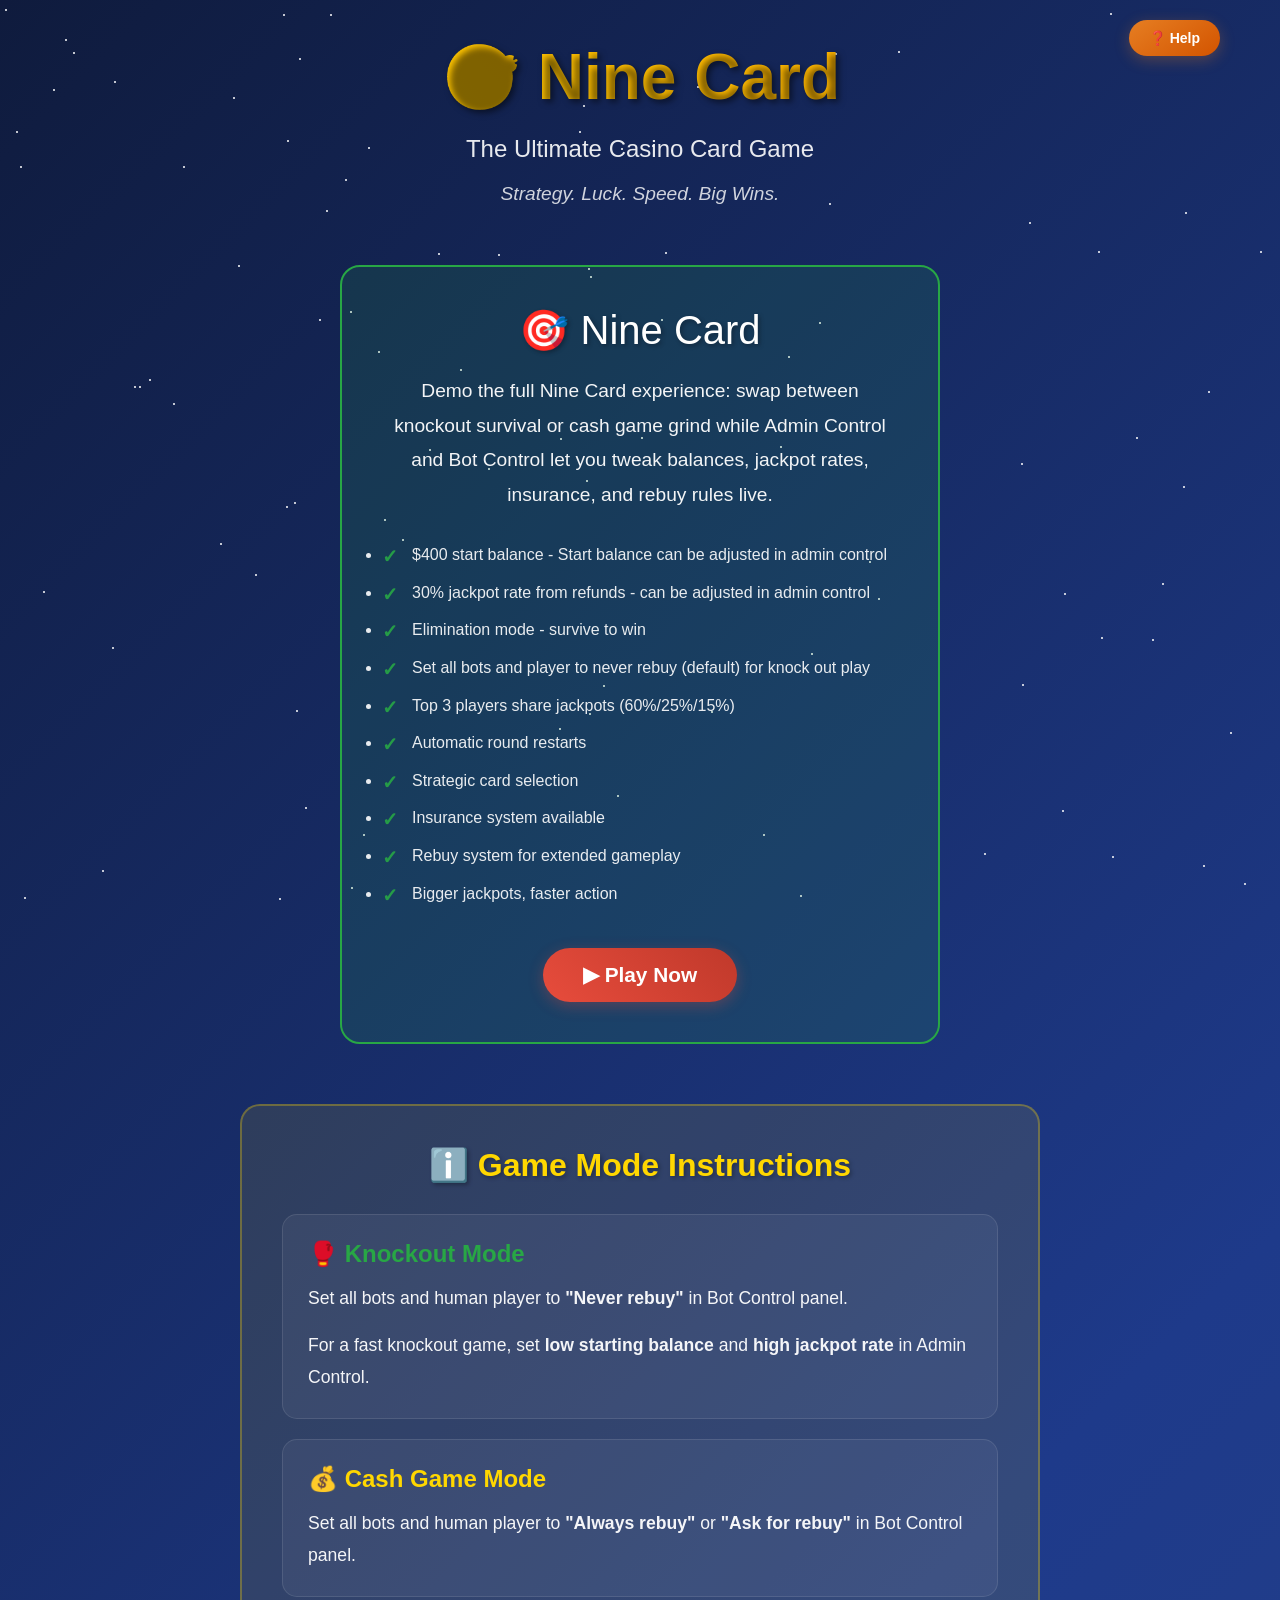
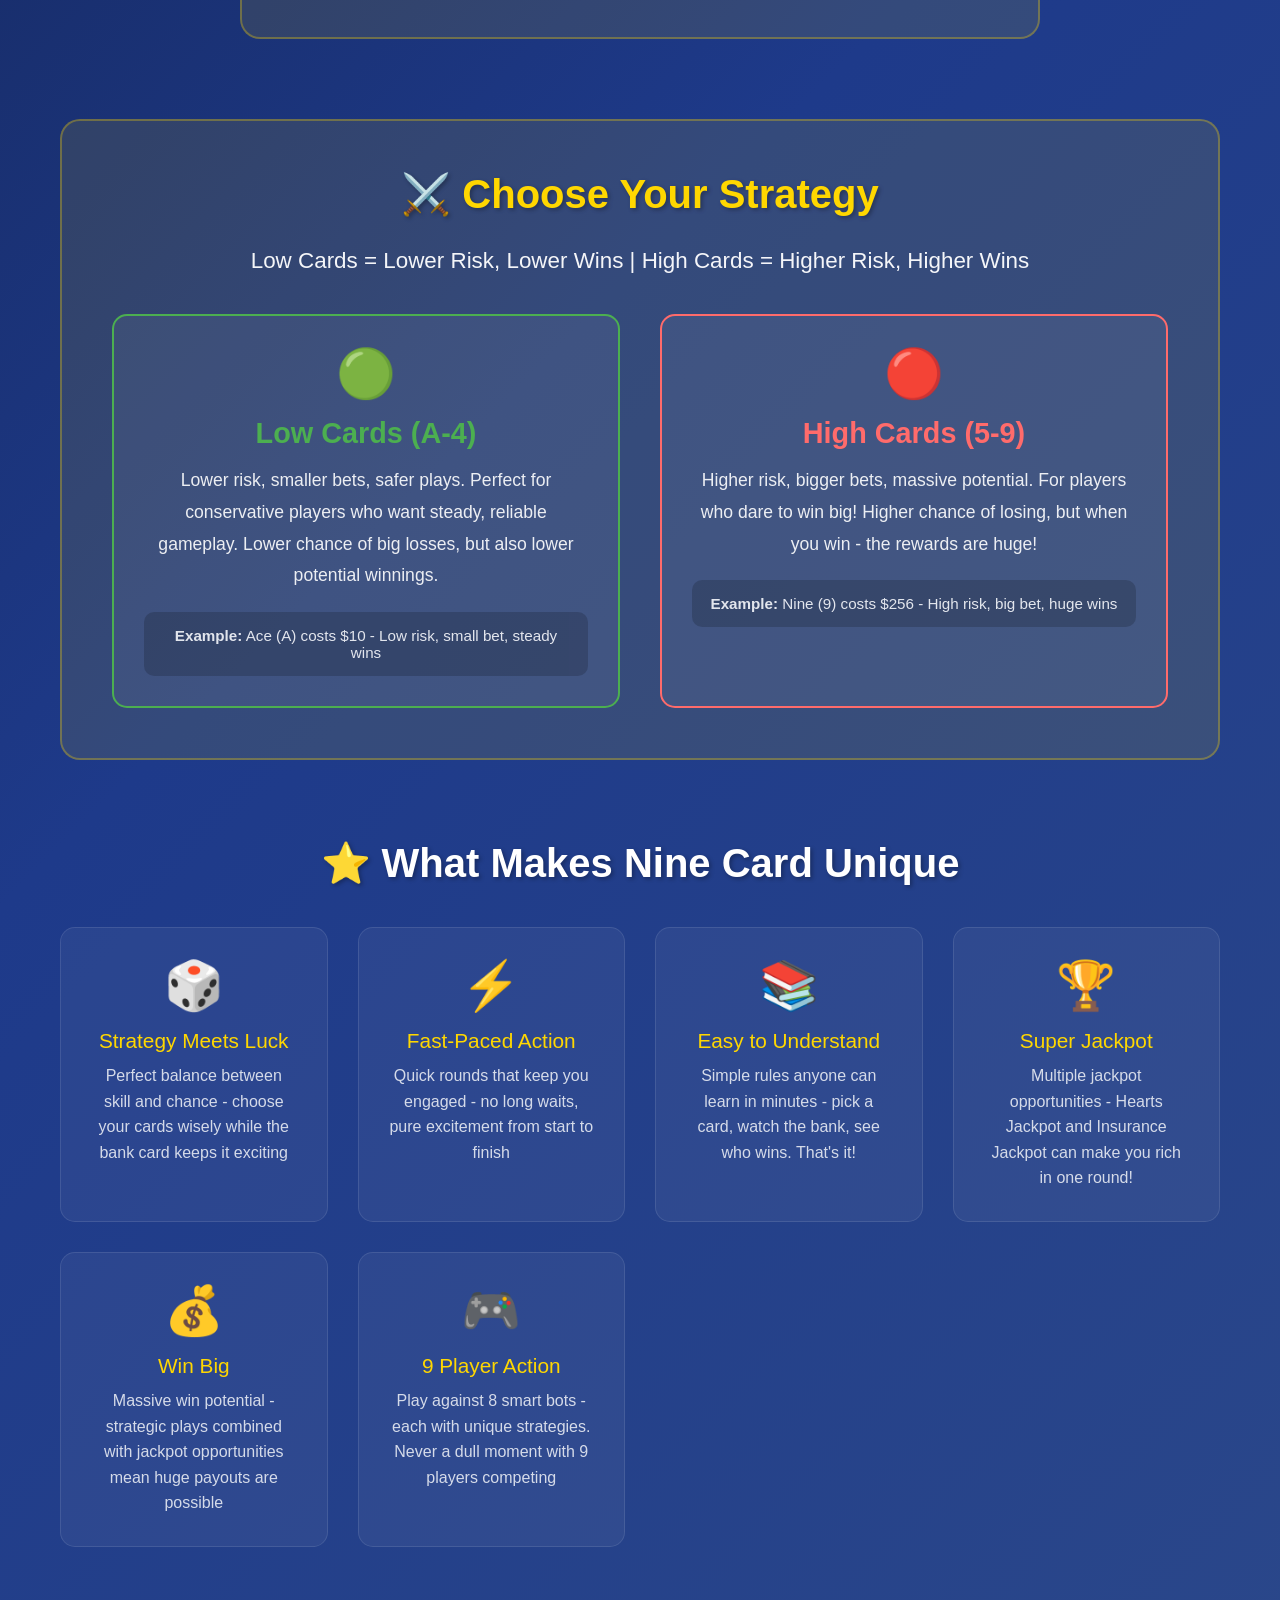
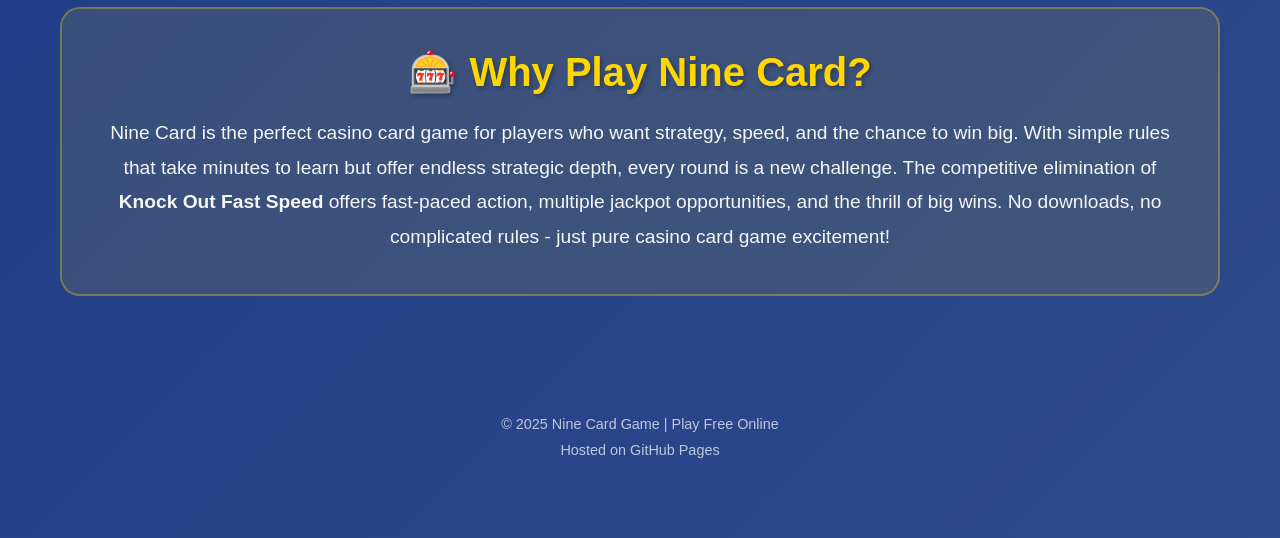
==== commit 9615833f: "Update index.html" ====
--- a/index.html
+++ b/index.html
@@ -484,7 +484,7 @@
                     🎯 Nine Card
                 </div>
                 <p class="version-description">
-                    Last 3 players win! Fast-paced elimination gameplay with bigger jackpots
+                    Demo the full Nine Card experience: swap between knockout survival or cash game grind while Admin Control and Bot Control let you tweak balances, jackpot rates, insurance, and rebuy rules live.
                 </p>
                 <ul class="version-features">
                     <li>$400 start balance - Start balance can be adjusted in admin control</li>
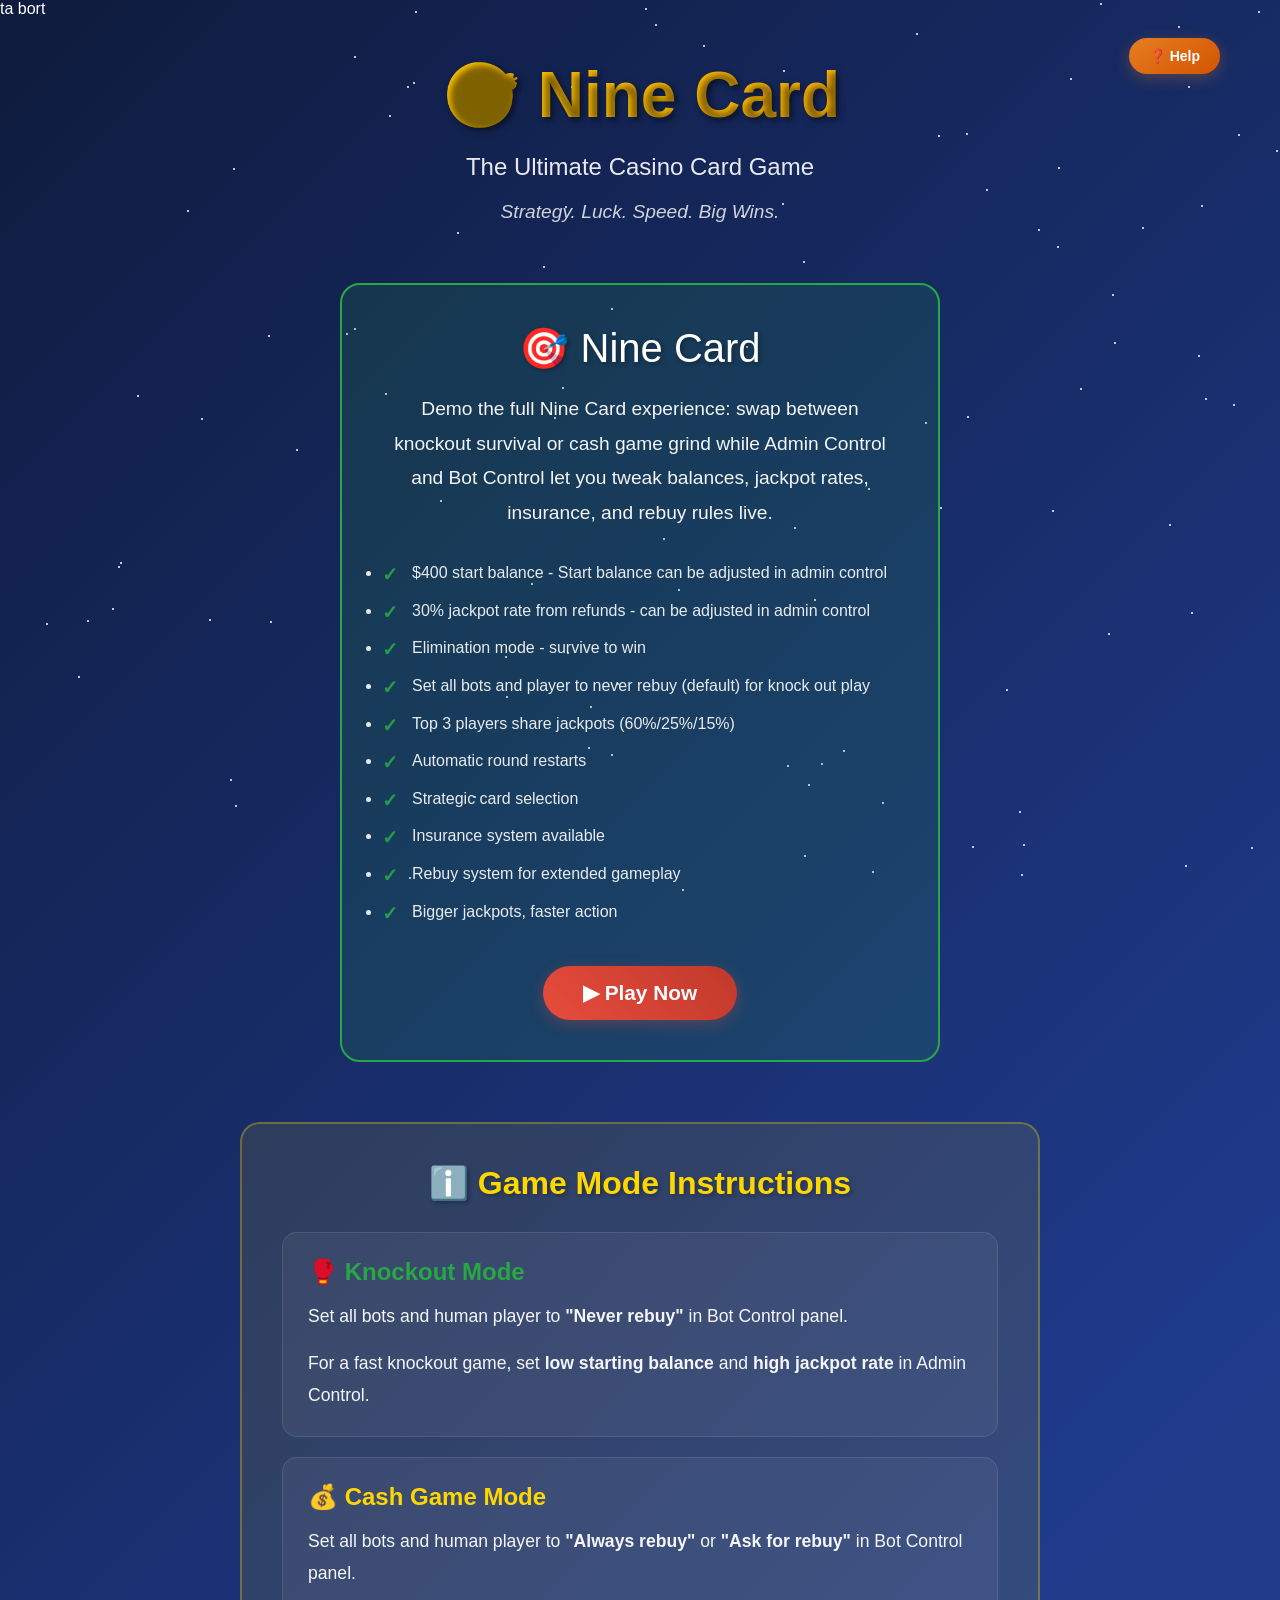
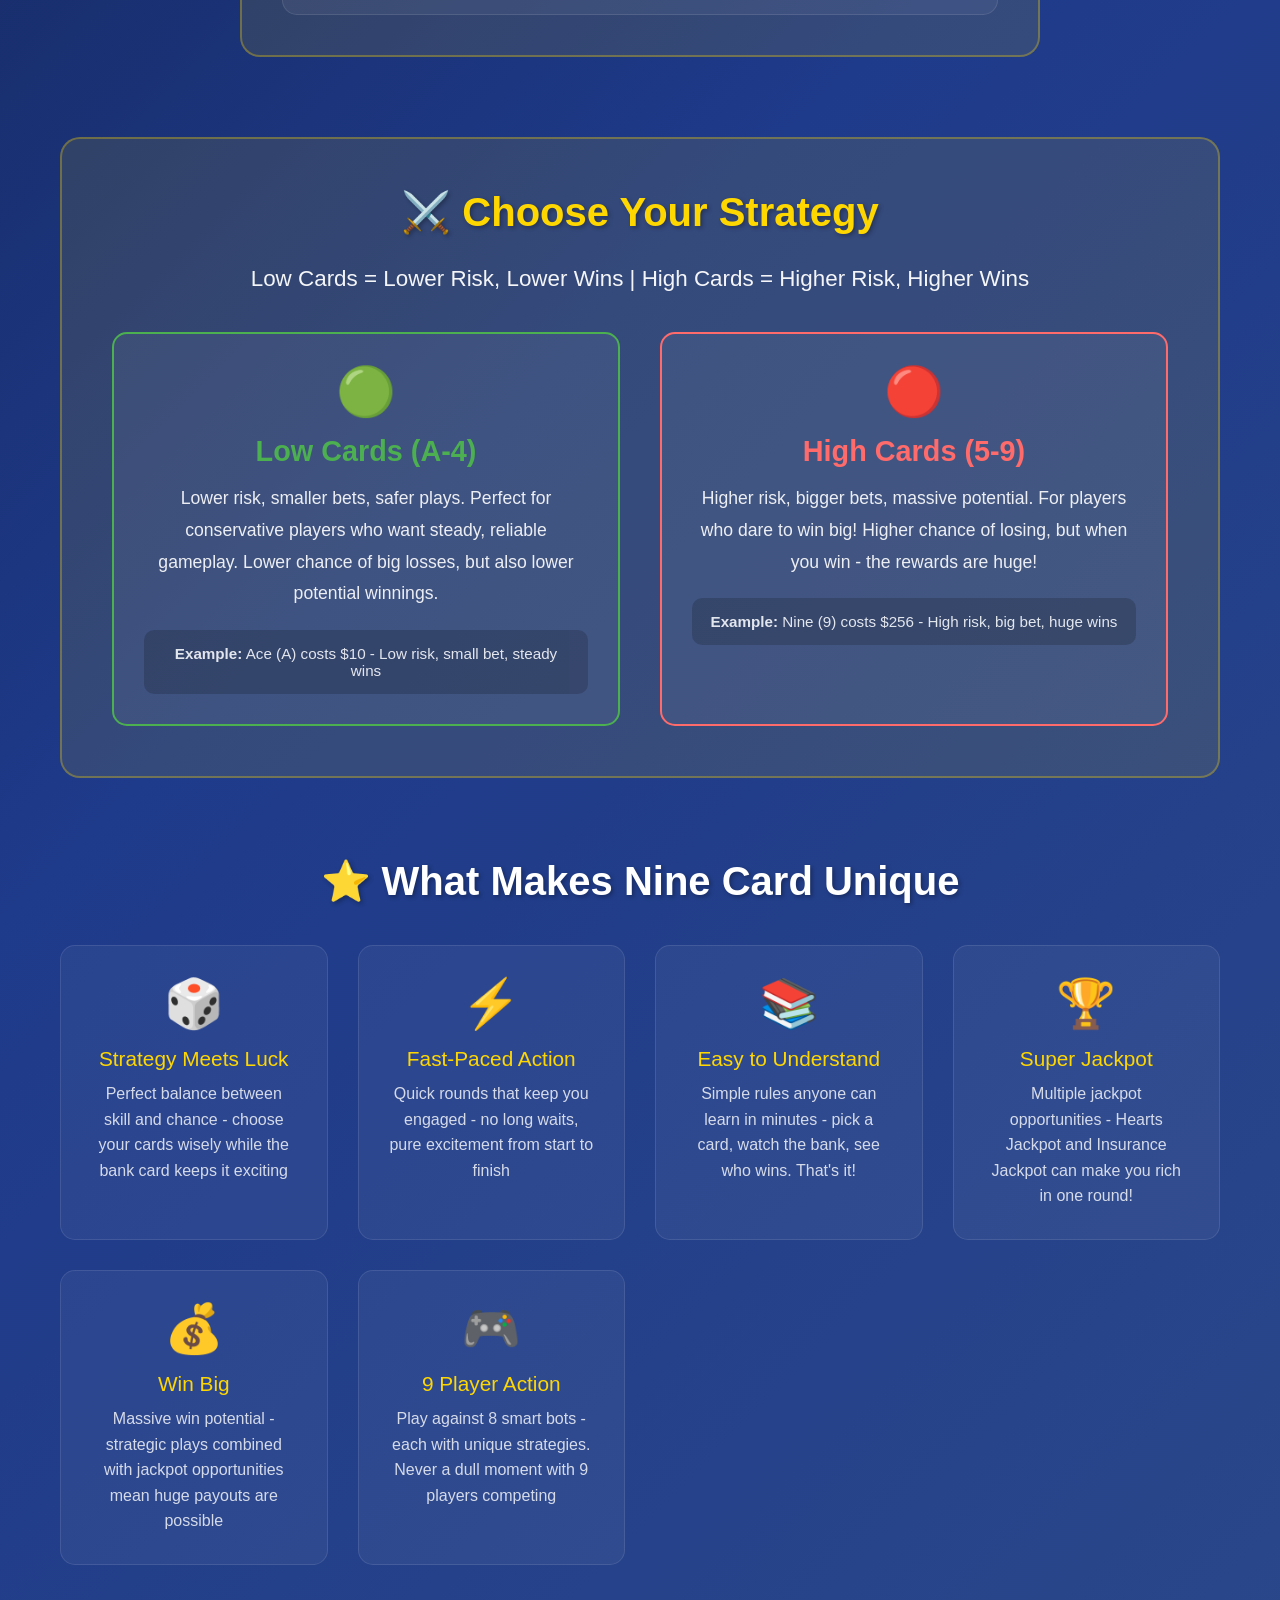
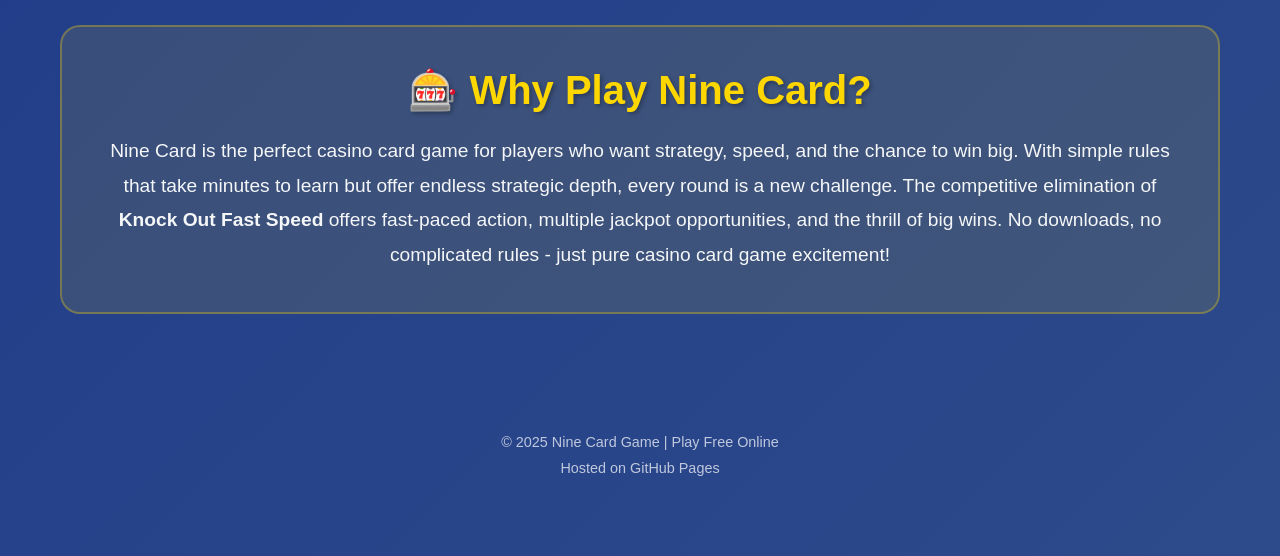
==== commit c448f349: "Update index.html" ====
--- a/index.html
+++ b/index.html
@@ -1,4 +1,4 @@
-<!DOCTYPE html>
+<!DOCTYPE html> ta bort
 <html lang="en">
 <head>
     <meta charset="UTF-8">
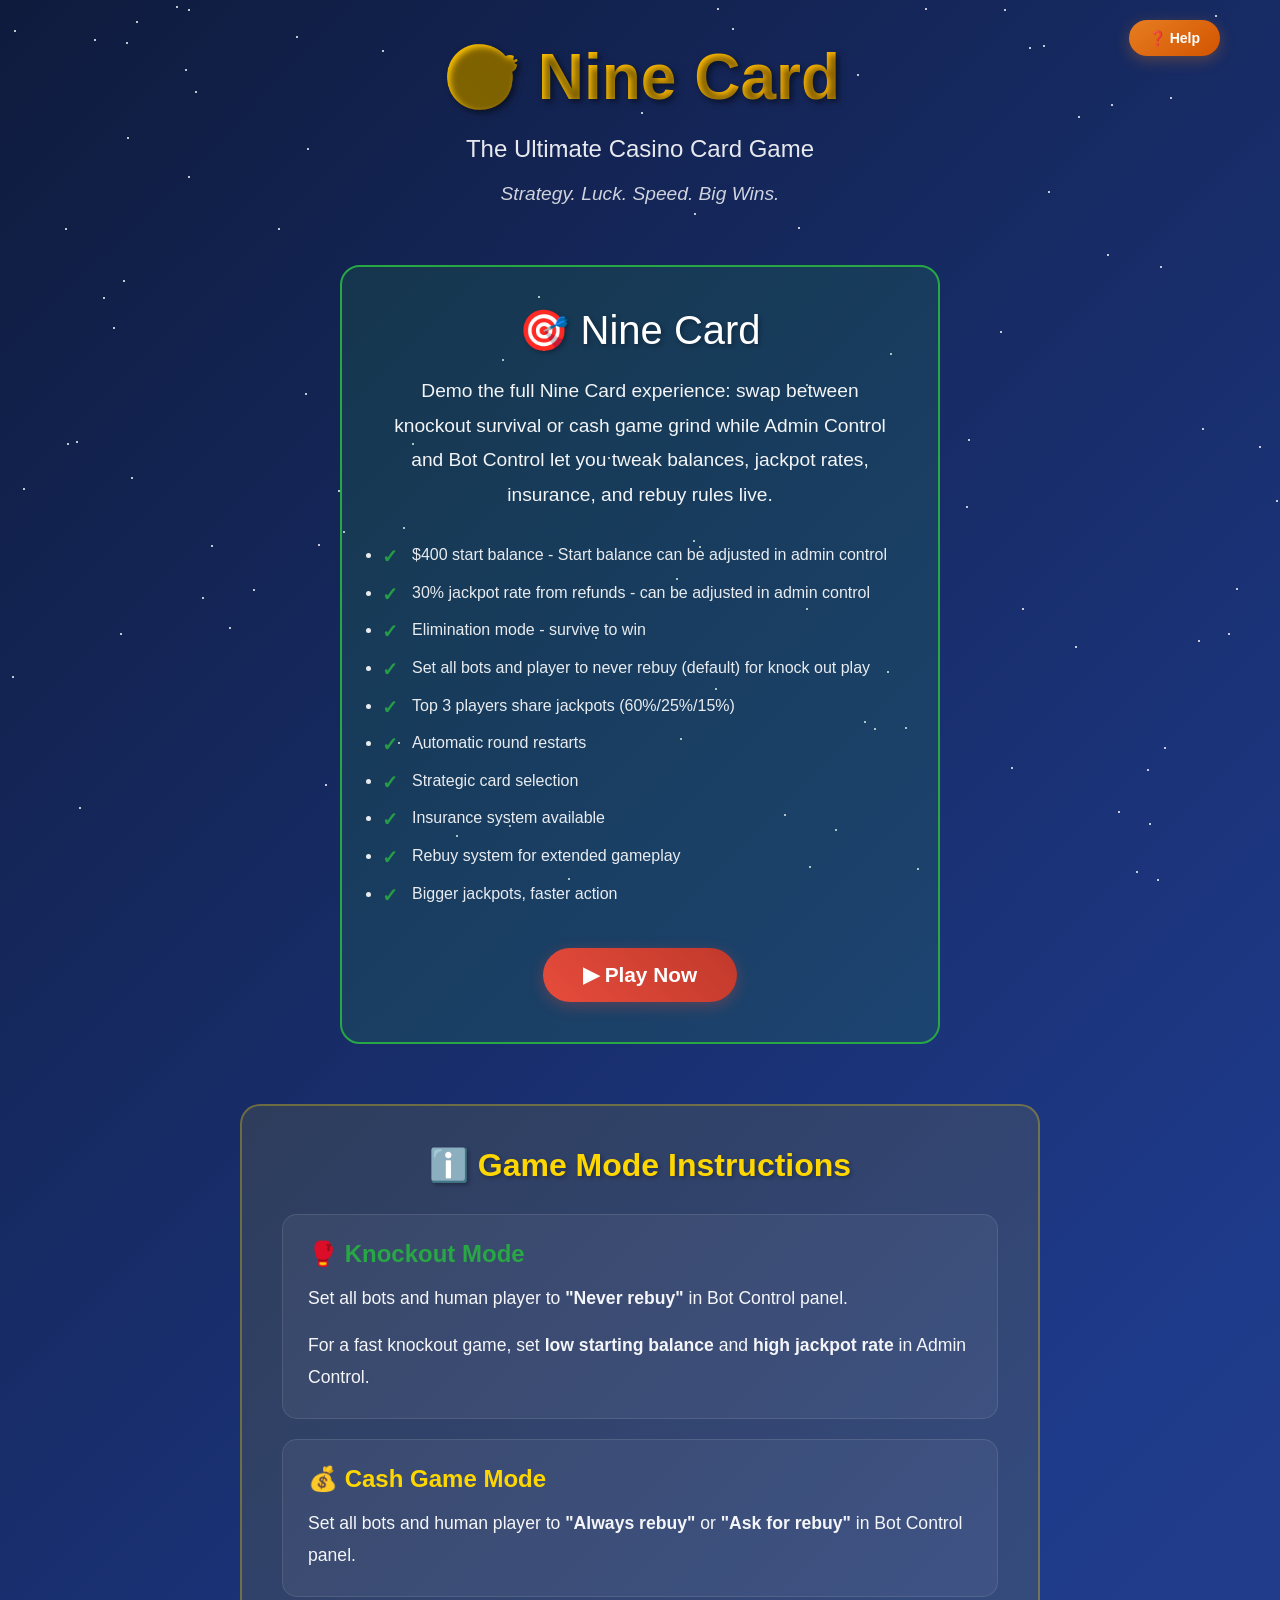
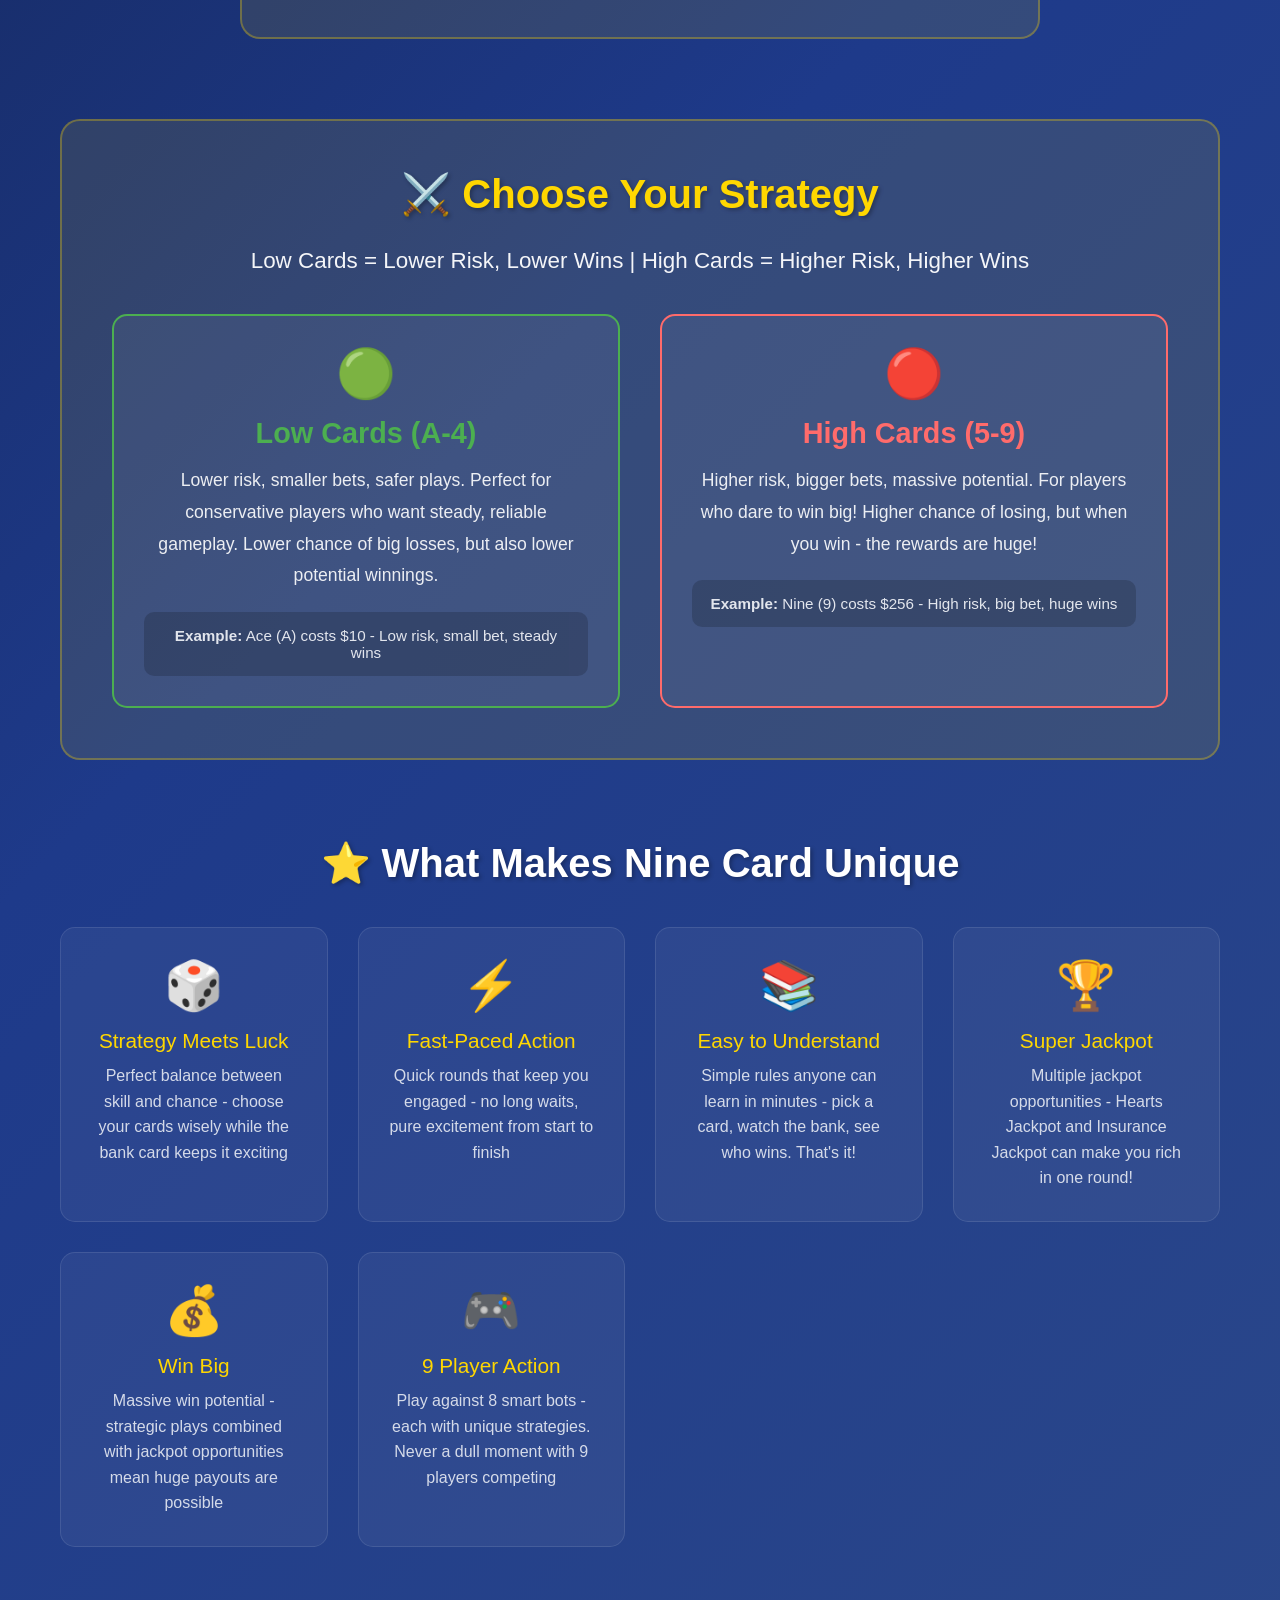
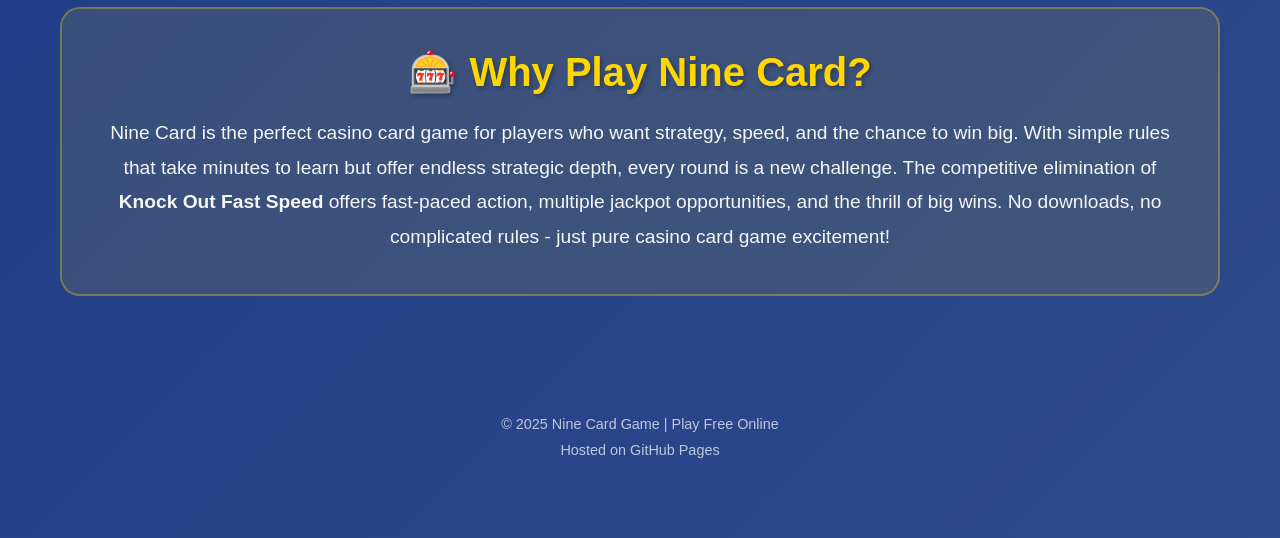
==== commit 8703a82d: "Update index.html" ====
--- a/index.html
+++ b/index.html
@@ -1,4 +1,4 @@
-<!DOCTYPE html> ta bort
+<!DOCTYPE html>
 <html lang="en">
 <head>
     <meta charset="UTF-8">
